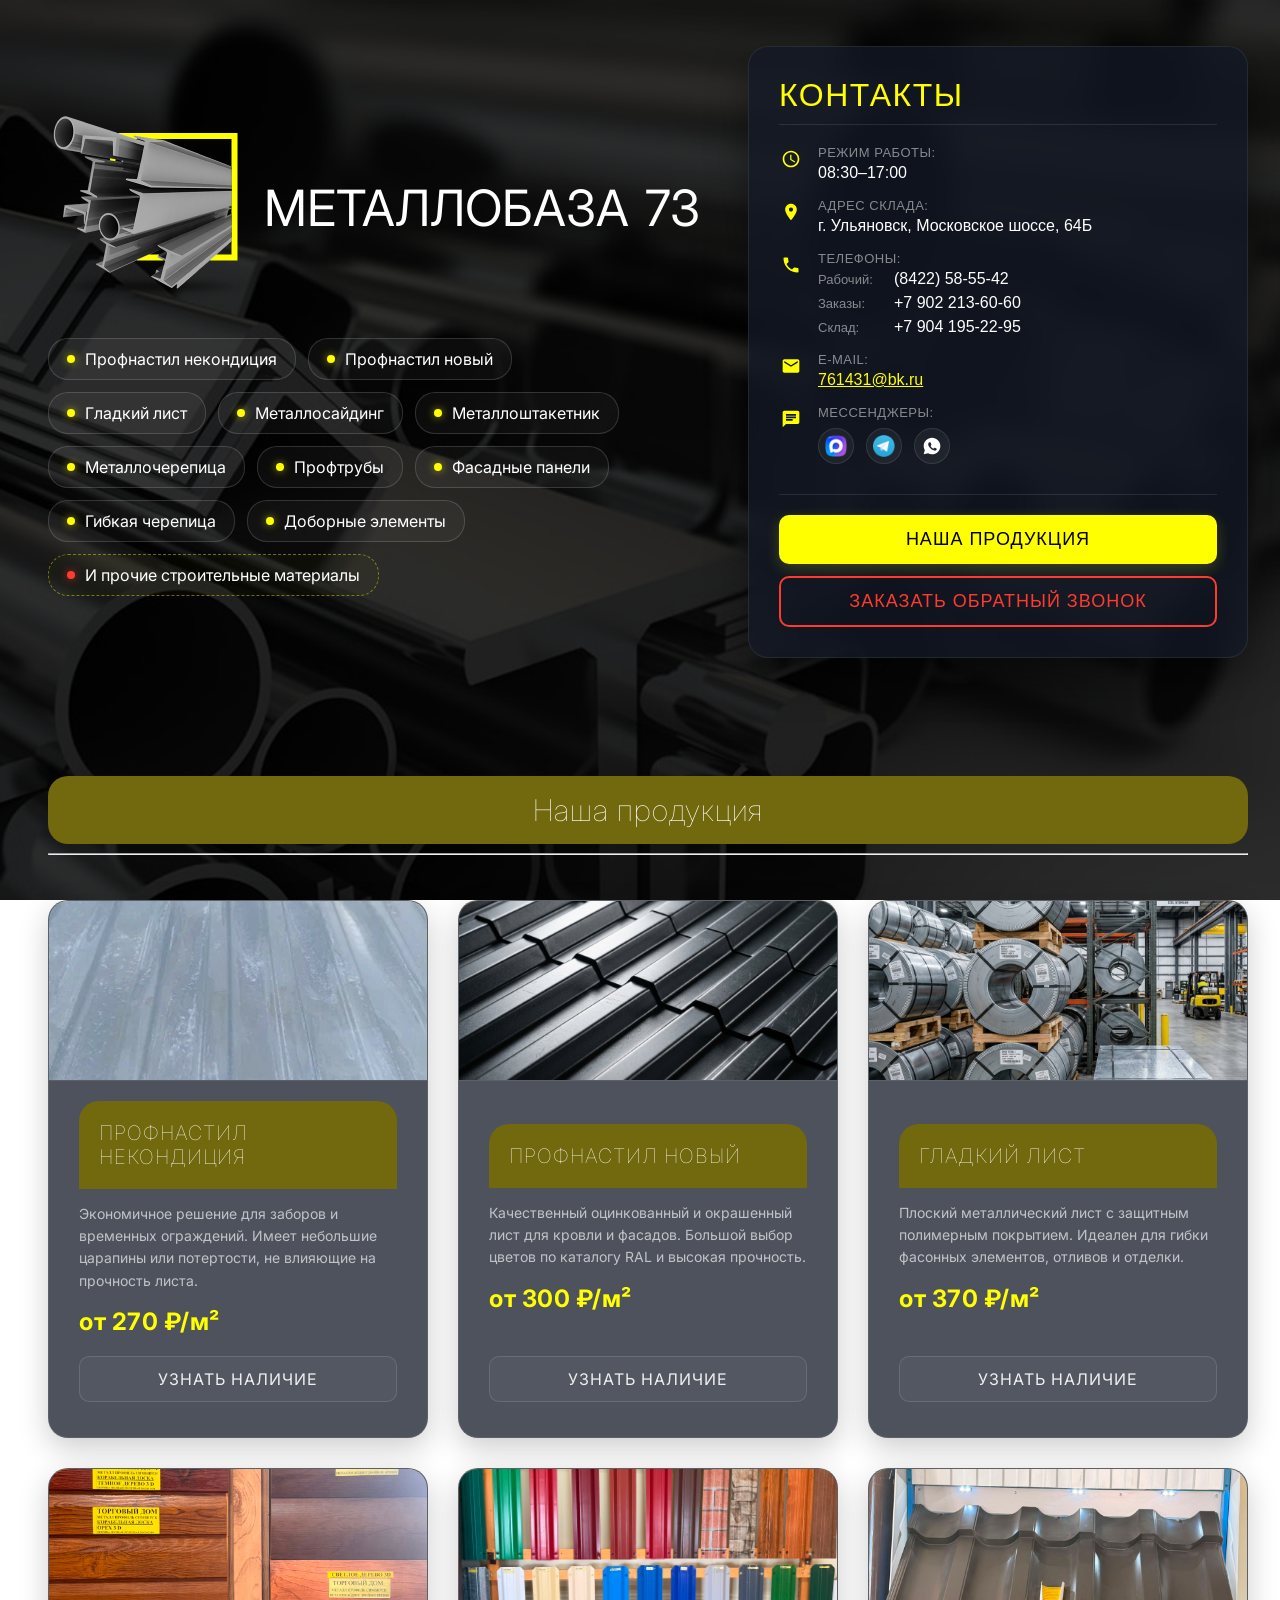
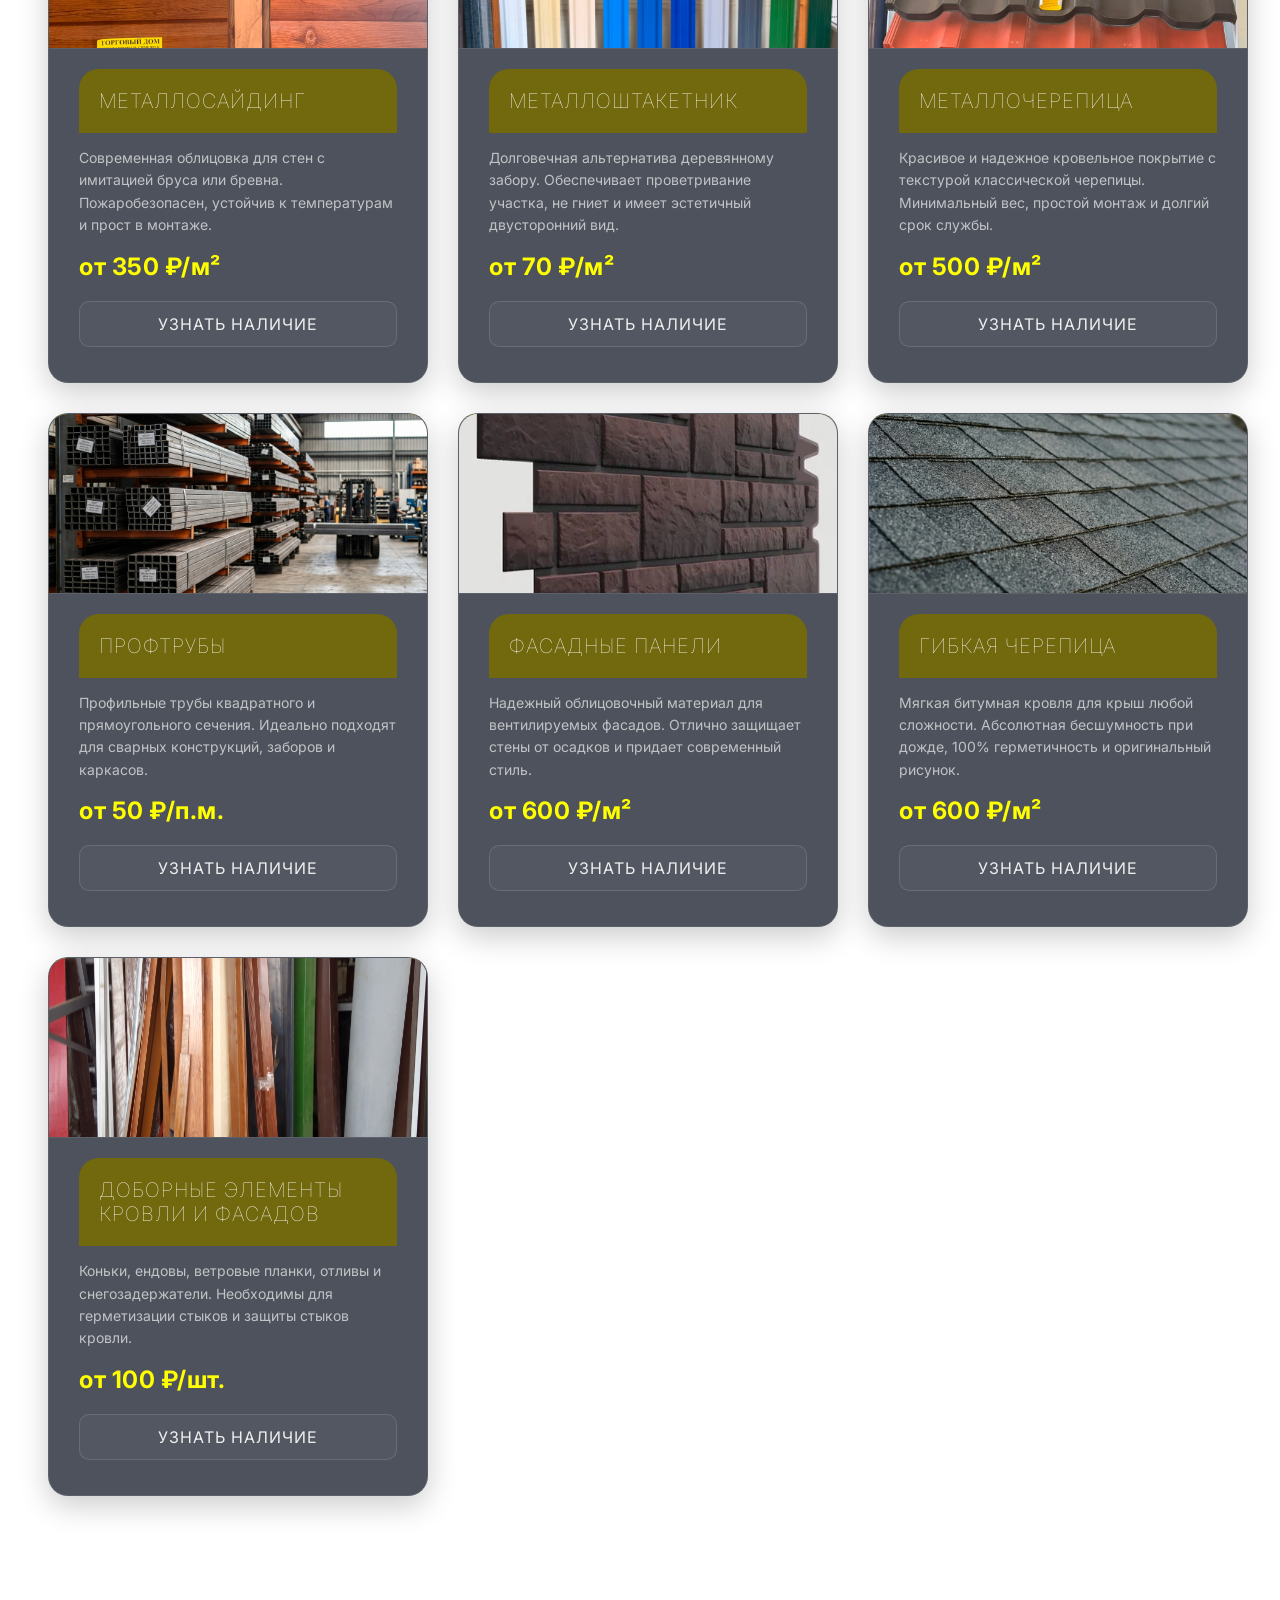
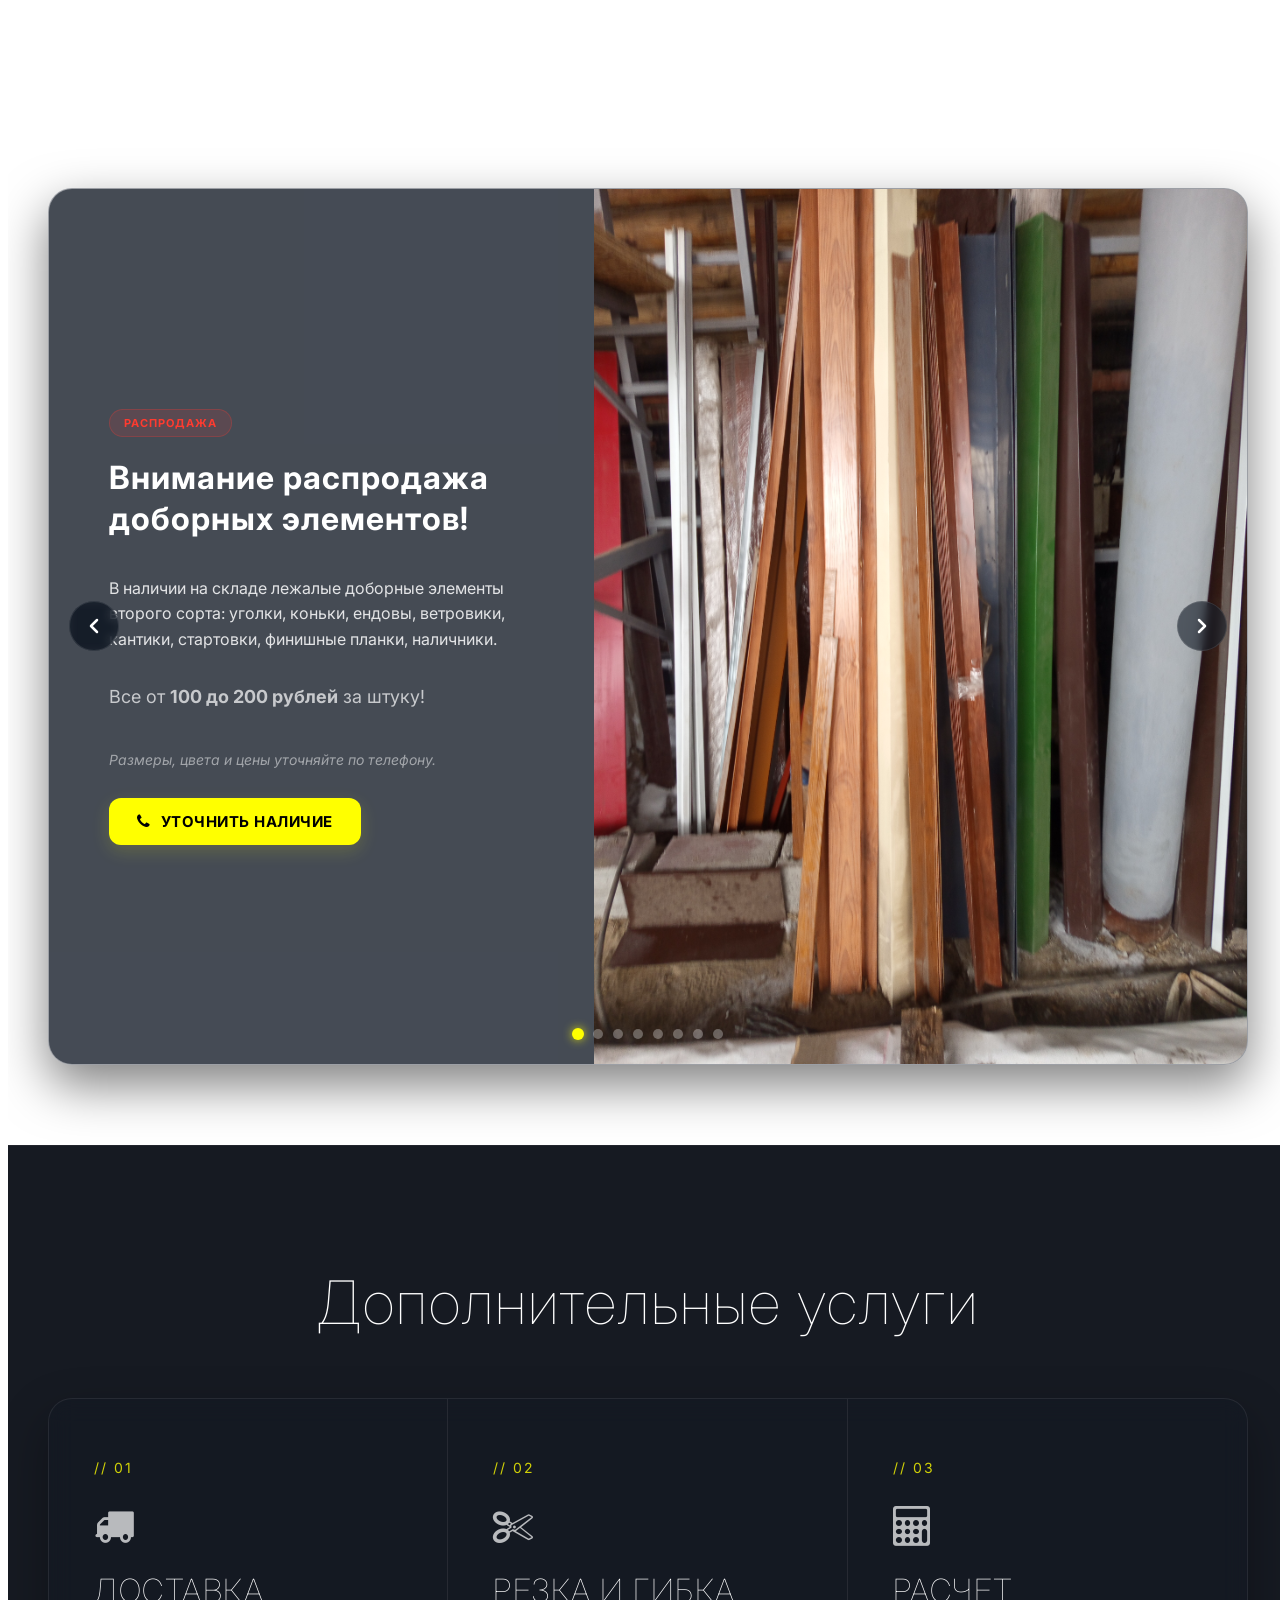
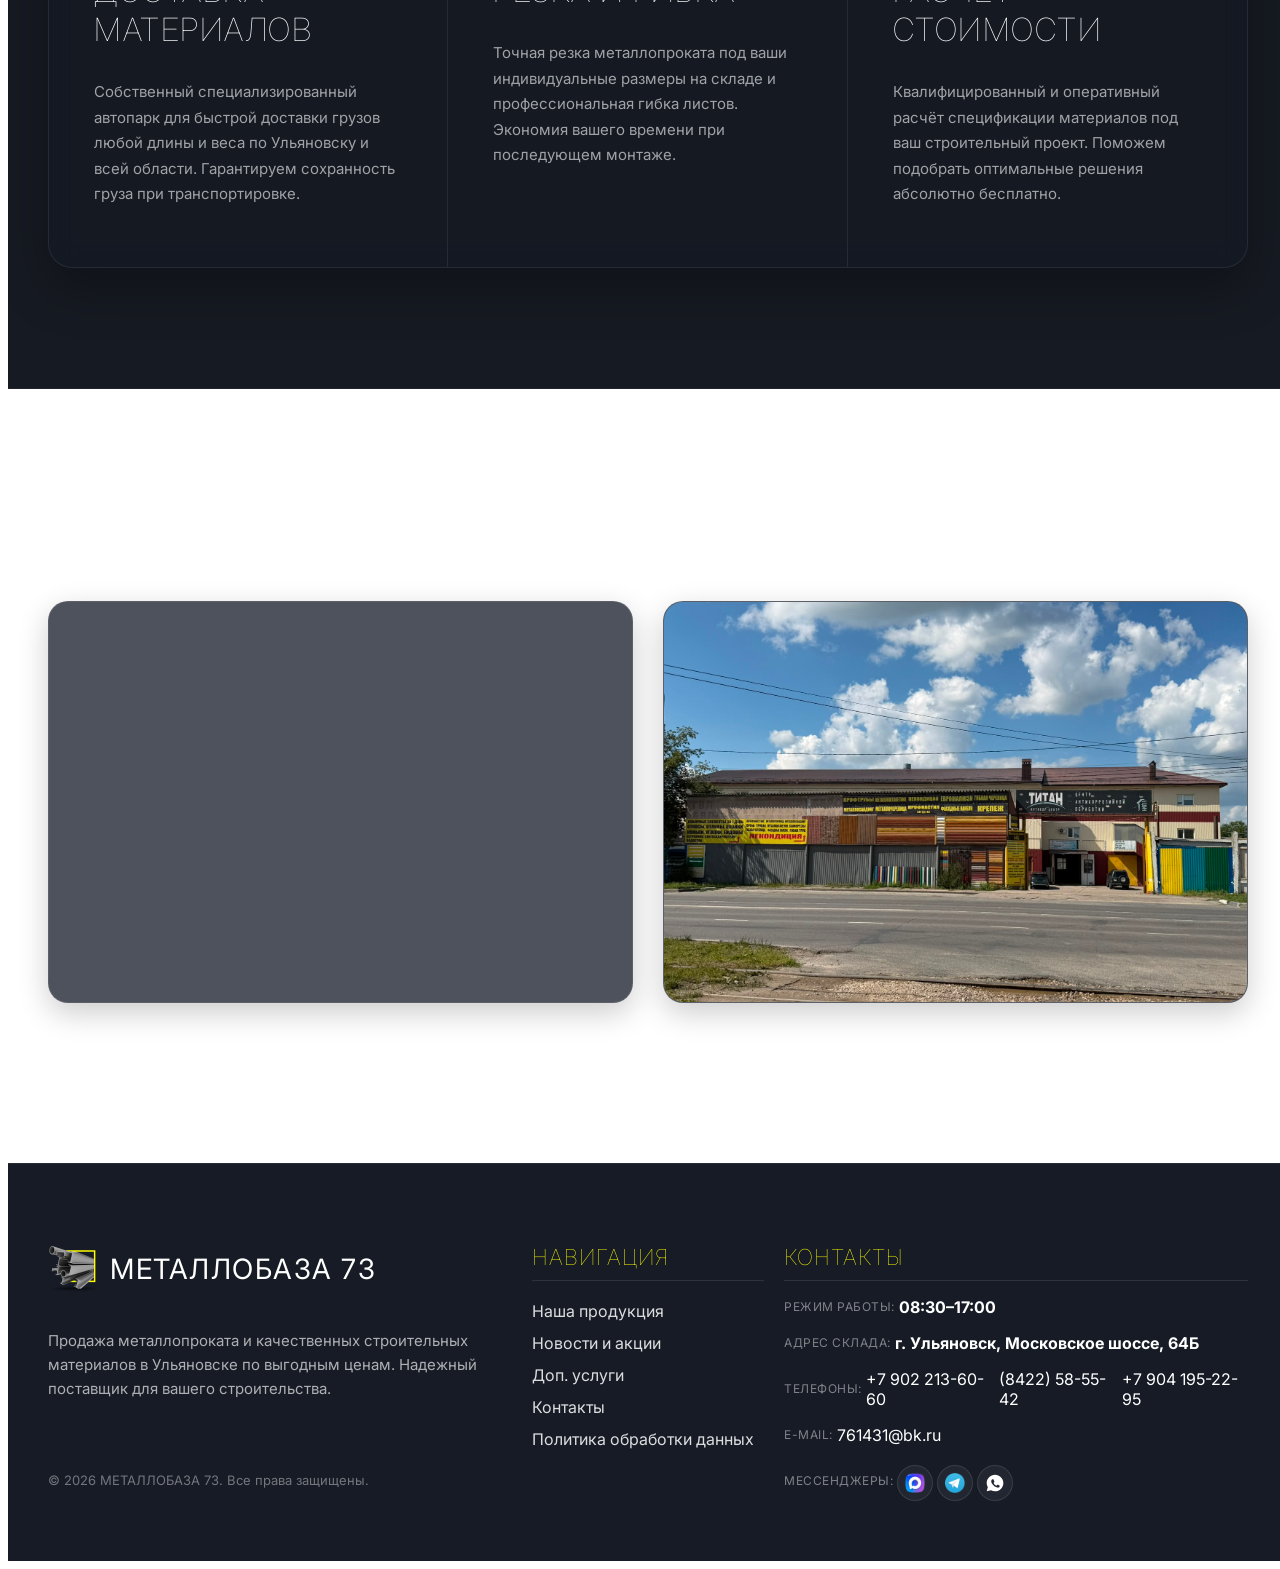
==== index.html @ 7b254508 "Initial commit: сайт Стройбаза Co-Authored-By: Claude Sonnet 5 <noreply@anthropic.com>" ====
<!DOCTYPE html>
<!--[if lt IE 7]>
<html lang="ru" class="lt-ie9 lt-ie8 lt-ie7"><![endif]-->
<!--[if IE 7]>
<html lang="ru" class="lt-ie9 lt-ie8"><![endif]-->
<!--[if IE 8]>
<html lang="ru" class="lt-ie9"><![endif]-->
<!--[if gt IE 8]><!-->
<html lang="ru">
<!--<![endif]-->
<head>
    <meta charset="utf-8"/>
    <title>МЕТАЛЛОБАЗА 73 | Строительные материалы в Ульяновске</title>
    <meta name="viewport" content="width=device-width, initial-scale=1.0"/>
    
    <link rel="stylesheet" href="https://cdnjs.cloudflare.com/ajax/libs/font-awesome/4.7.0/css/font-awesome.min.css"/>
    <link rel="stylesheet" href="css/fonts.css"/>
    <link rel="stylesheet" href="css/main.css"/>
    <link rel="stylesheet" href="css/lm.css"/>
    <link rel="stylesheet" href="css/media.css"/>
    
</head>
<body>

<!-- Закрепленная шапка (Top Navigation) с эффектом стекла -->
<header class="top-nav">
    <div class="container nav-container">
        <div class="nav-logo">
            <img src="img/logo.png" alt="Логотип">
            <span>МЕТАЛЛОБАЗА 73</span>
        </div>
        <div class="nav-menu">
            <a href="#price">Наша продукция</a>
            <a href="#news">Новости и акции</a>
            <a href="#services">Доп. услуги</a>
            <a href="#location">Контакты</a>
        </div>
        <div class="nav-contacts">
            <a href="tel:+79022136060" class="nav-phone">+7 902 213-60-60</a>
            <button class="nav-callback-btn" onclick="document.getElementById('callbackModal').style.display='flex';">Обратный звонок</button>
        </div>
    </div>
</header>

<!-- Первый экран: 100% идентичный оригиналу по верстке/дизайну, изменен только контент -->
<section class="container firstBlock flex">
    <div class="title_slider">
            <p class="headerMainBlock">
                <img src="img/logo.png" alt="Логотип">МЕТАЛЛОБАЗА<span>73</span>
            </p>
            <div class="products-grid-hero">
                <a href="#profnastil-nekondiciya" class="hero-product-tag">Профнастил некондиция</a>
                <a href="#profnastil-novy" class="hero-product-tag">Профнастил новый</a>
                <a href="#gladkiy-list" class="hero-product-tag">Гладкий лист</a>
                <a href="#metallosayding" class="hero-product-tag">Металлосайдинг</a>
                <a href="#metalloshtaketnik" class="hero-product-tag">Металлоштакетник</a>
                <a href="#metallocherepica" class="hero-product-tag">Металлочерепица</a>
                <a href="#proftruby" class="hero-product-tag">Профтрубы</a>
                <a href="#fasadnye-paneli" class="hero-product-tag">Фасадные панели</a>
                <a href="#gibkaya-cherepica" class="hero-product-tag">Гибкая черепица</a>
                <a href="#dobornye-elementy" class="hero-product-tag">Доборные элементы</a>
                <a href="#price" class="hero-product-tag hero-product-tag--extra">И прочие строительные материалы</a>
            </div>
        </div>
        
        <header class="contacts-card">
            <div class="contacts-card__header">
                <h3>Контакты</h3>
            </div>
            <div class="contacts-card__body">
                <!-- Режим работы -->
                <div class="contact-item">
                    <div class="contact-item__icon">
                        <svg viewBox="0 0 24 24"><path d="M12 2C6.5 2 2 6.5 2 12s4.5 10 10 10 10-4.5 10-10S17.5 2 12 2zm0 18c-4.4 0-8-3.6-8-8s3.6-8 8-8 8 3.6 8 8-3.6 8-8 8zm.5-13H11v6l5.2 3.2.8-1.3-4.5-2.7V7z"/></svg>
                    </div>
                    <div class="contact-item__content">
                        <span class="label">Режим работы:</span>
                        <span class="value">08:30–17:00</span>
                    </div>
                </div>
                
                <!-- Адрес -->
                <div class="contact-item">
                    <div class="contact-item__icon">
                        <svg viewBox="0 0 24 24"><path d="M12 2C8.1 2 5 5.1 5 9c0 5.2 7 13 7 13s7-7.8 7-13c0-3.9-3.1-7-7-7zm0 9.5c-1.4 0-2.5-1.1-2.5-2.5s1.1-2.5 2.5-2.5 2.5 1.1 2.5 2.5-1.1 2.5-2.5 2.5z"/></svg>
                    </div>
                    <div class="contact-item__content">
                        <span class="label">Адрес склада:</span>
                        <span class="value">г. Ульяновск, Московское шоссе, 64Б</span>
                    </div>
                </div>
                
                <!-- Телефоны -->
                <div class="contact-item contact-item--phones">
                    <div class="contact-item__icon">
                        <svg viewBox="0 0 24 24"><path d="M6.62 10.79c1.44 2.83 3.76 5.14 6.59 6.59l2.2-2.2c.27-.27.67-.36 1.02-.24 1.12.37 2.33.57 3.57.57.55 0 1 .45 1 1V20c0 .55-.45 1-1 1-9.39 0-17-7.61-17-17 0-.55.45-1 1-1h3.5c.55 0 1 .45 1 1 0 1.25.2 2.45.57 3.57.11.35.03.74-.25 1.02l-2.2 2.2z"/></svg>
                    </div>
                    <div class="contact-item__content">
                        <span class="label">Телефоны:</span>
                        <div class="phones-list">
                            <a href="tel:+78422585542"><span>Рабочий:</span> (8422) 58-55-42</a>
                            <a href="tel:+79022136060"><span>Заказы:</span> +7 902 213-60-60</a>
                            <a href="tel:+79041952295"><span>Склад:</span> +7 904 195-22-95</a>
                        </div>
                    </div>
                </div>
                
                <!-- Email -->
                <div class="contact-item">
                    <div class="contact-item__icon">
                        <svg viewBox="0 0 24 24"><path d="M20 4H4c-1.1 0-1.99.9-1.99 2L2 18c0 1.1.9 2 2 2h16c1.1 0 2-.9 2-2V6c0-1.1-.9-2-2-2zm0 4l-8 5-8-5V6l8 5 8-5v2z"/></svg>
                    </div>
                    <div class="contact-item__content">
                        <span class="label">E-mail:</span>
                        <a href="mailto:761431@bk.ru" class="value link">761431@bk.ru</a>
                    </div>
                </div>
                
                <!-- Мессенджеры -->
                <div class="contact-item contact-item--socials">
                    <div class="contact-item__icon">
                        <svg viewBox="0 0 24 24"><path d="M20 2H4c-1.1 0-1.99.9-1.99 2L2 22l4-4h14c1.1 0 2-.9 2-2V4c0-1.1-.9-2-2-2zM6 9h12v2H6V9zm8 5H6v-2h8v2zm4-6H6V6h12v2z"/></svg>
                    </div>
                    <div class="contact-item__content">
                        <span class="label">Мессенджеры:</span>
                        <div class="socials-row">
                            <a target="_blank" href="max://user/+79022136060" class="social-btn social-btn--max" title="MAX">
                                <img src="img/max.png" alt="MAX">
                            </a>
                            <a target="_blank" href="https://t.me/+79022136060" class="social-btn social-btn--tg" title="Telegram">
                                <img src="img/telegram.png" alt="TG">
                            </a>
                            <a target="_blank" href="https://wa.me/79022136060" class="social-btn social-btn--wa" title="WhatsApp">
                                <svg viewBox="0 0 24 24"><path fill="#fff" d="M12.012 2c-5.506 0-9.989 4.478-9.99 9.984a9.96 9.96 0 0 0 1.333 4.982L2 22l5.233-1.371a9.936 9.936 0 0 0 4.779 1.22h.004c5.505 0 9.99-4.478 9.99-9.985C22.007 6.478 17.519 2 12.012 2zm5.799 14.129c-.253.715-1.254 1.309-1.729 1.391-.433.074-.99.136-3.054-.717-2.637-1.092-4.316-3.791-4.449-3.966-.131-.175-1.077-1.428-1.077-2.723 0-1.294.656-1.927.921-2.19.263-.263.578-.328.771-.328.193 0 .385.002.553.01.173.008.406-.065.635.489.232.564.793 1.936.862 2.072.069.138.115.297.022.482-.092.185-.14.297-.277.458-.138.16-.291.359-.416.48-.139.136-.285.284-.122.564.162.279.721 1.189 1.545 1.923.824.733 1.52.959 1.735 1.049.215.09.34.076.467-.071.127-.148.552-.643.701-.861.148-.22.298-.184.505-.108.207.076 1.314.62 1.537.731.222.111.37.166.425.26.055.095.055.55-.198 1.265z"/></svg>
                            </a>
                        </div>
                    </div>
                </div>
            </div>
            
            <div class="contacts-card__footer">
                <a href="#price" class="btn-catalog">Наша продукция</a>
                <button class="btn-callback-trigger" onclick="document.getElementById('callbackModal').style.display='flex';">Заказать обратный звонок</button>
            </div>
        </header>
    </div>
</section>

<!-- Раздел продукции по ТЗ -->
<section class="content" id="price">
    <div class="container">
        <div class="prise">
            <h2 class="big">Наша продукция</h2>
            <hr/>
            <div class="products-grid">
                
                <!-- Профнастил некондиция -->
                <div class="product-card" id="profnastil-nekondiciya">
                    <div class="product-card__image">
                        <img src="img/gallery/profnastil_nekondiciya.webp" alt="Профнастил некондиция">
                    </div>
                    <div class="product-card__body">
                        <h3 class="product-title">Профнастил некондиция</h3>
                        <p class="product-desc">Экономичное решение для заборов и временных ограждений. Имеет небольшие царапины или потертости, не влияющие на прочность листа.</p>
                        <div class="product-price">от 270 ₽/м²</div>
                    </div>
                    <button class="product-action-btn" onclick="document.getElementById('callbackModal').style.display='flex';">Узнать наличие</button>
                </div>

                <!-- Профнастил новый -->
                <div class="product-card" id="profnastil-novy">
                    <div class="product-card__image">
                        <img src="img/gallery/profnastil_novy.jpg" alt="Профнастил новый">
                    </div>
                    <div class="product-card__body">
                        <h3 class="product-title">Профнастил новый</h3>
                        <p class="product-desc">Качественный оцинкованный и окрашенный лист для кровли и фасадов. Большой выбор цветов по каталогу RAL и высокая прочность.</p>
                        <div class="product-price">от 300 ₽/м²</div>
                    </div>
                    <button class="product-action-btn" onclick="document.getElementById('callbackModal').style.display='flex';">Узнать наличие</button>
                </div>

                <!-- Гладкий лист -->
                <div class="product-card" id="gladkiy-list">
                    <div class="product-card__image">
                        <img src="img/gallery/flat_sheet.png" alt="Гладкий лист">
                    </div>
                    <div class="product-card__body">
                        <h3 class="product-title">Гладкий лист</h3>
                        <p class="product-desc">Плоский металлический лист с защитным полимерным покрытием. Идеален для гибки фасонных элементов, отливов и отделки.</p>
                        <div class="product-price">от 370 ₽/м²</div>
                    </div>
                    <button class="product-action-btn" onclick="document.getElementById('callbackModal').style.display='flex';">Узнать наличие</button>
                </div>

                <!-- Металлосайдинг -->
                <div class="product-card" id="metallosayding">
                    <div class="product-card__image">
                        <img src="img/gallery/metallosayding_brevno.jpg" alt="Металлосайдинг">
                    </div>
                    <div class="product-card__body">
                        <h3 class="product-title">Металлосайдинг</h3>
                        <p class="product-desc">Современная облицовка для стен с имитацией бруса или бревна. Пожаробезопасен, устойчив к температурам и прост в монтаже.</p>
                        <div class="product-price">от 350 ₽/м²</div>
                    </div>
                    <button class="product-action-btn" onclick="document.getElementById('callbackModal').style.display='flex';">Узнать наличие</button>
                </div>

                <!-- Металлоштакетник -->
                <div class="product-card" id="metalloshtaketnik">
                    <div class="product-card__image">
                        <img src="img/gallery/metalloshtaketnik.jpg" alt="Металлоштакетник">
                    </div>
                    <div class="product-card__body">
                        <h3 class="product-title">Металлоштакетник</h3>
                        <p class="product-desc">Долговечная альтернатива деревянному забору. Обеспечивает проветривание участка, не гниет и имеет эстетичный двусторонний вид.</p>
                        <div class="product-price">от 70 ₽/м²</div>
                    </div>
                    <button class="product-action-btn" onclick="document.getElementById('callbackModal').style.display='flex';">Узнать наличие</button>
                </div>

                <!-- Металлочерепица -->
                <div class="product-card" id="metallocherepica">
                    <div class="product-card__image">
                        <img src="img/gallery/metallocherepica.jpg" alt="Металлочерепица">
                    </div>
                    <div class="product-card__body">
                        <h3 class="product-title">Металлочерепица</h3>
                        <p class="product-desc">Красивое и надежное кровельное покрытие с текстурой классической черепицы. Минимальный вес, простой монтаж и долгий срок службы.</p>
                        <div class="product-price">от 500 ₽/м²</div>
                    </div>
                    <button class="product-action-btn" onclick="document.getElementById('callbackModal').style.display='flex';">Узнать наличие</button>
                </div>

                <!-- Профтрубы -->
                <div class="product-card" id="proftruby">
                    <div class="product-card__image">
                        <img src="img/gallery/profile_pipes.png" alt="Профтрубы">
                    </div>
                    <div class="product-card__body">
                        <h3 class="product-title">Профтрубы</h3>
                        <p class="product-desc">Профильные трубы квадратного и прямоугольного сечения. Идеально подходят для сварных конструкций, заборов и каркасов.</p>
                        <div class="product-price">от 50 ₽/п.м.</div>
                    </div>
                    <button class="product-action-btn" onclick="document.getElementById('callbackModal').style.display='flex';">Узнать наличие</button>
                </div>

                <!-- Фасадные панели -->
                <div class="product-card" id="fasadnye-paneli">
                    <div class="product-card__image">
                        <img src="img/gallery/fasadnye_paneli.webp" alt="Фасадные панели">
                    </div>
                    <div class="product-card__body">
                        <h3 class="product-title">Фасадные панели</h3>
                        <p class="product-desc">Надежный облицовочный материал для вентилируемых фасадов. Отлично защищает стены от осадков и придает современный стиль.</p>
                        <div class="product-price">от 600 ₽/м²</div>
                    </div>
                    <button class="product-action-btn" onclick="document.getElementById('callbackModal').style.display='flex';">Узнать наличие</button>
                </div>

                <!-- Гибкая черепица -->
                <div class="product-card" id="gibkaya-cherepica">
                    <div class="product-card__image">
                        <img src="img/gallery/flexible_shingles.png" alt="Гибкая черепица">
                    </div>
                    <div class="product-card__body">
                        <h3 class="product-title">Гибкая черепица</h3>
                        <p class="product-desc">Мягкая битумная кровля для крыш любой сложности. Абсолютная бесшумность при дожде, 100% герметичность и оригинальный рисунок.</p>
                        <div class="product-price">от 600 ₽/м²</div>
                    </div>
                    <button class="product-action-btn" onclick="document.getElementById('callbackModal').style.display='flex';">Узнать наличие</button>
                </div>

                <!-- Доборные элементы -->
                <div class="product-card" id="dobornye-elementy">
                    <div class="product-card__image">
                        <img src="img/skl/dobornye_sale_1.jpg" alt="Доборные элементы">
                    </div>
                    <div class="product-card__body">
                        <h3 class="product-title">Доборные элементы кровли и фасадов</h3>
                        <p class="product-desc">Коньки, ендовы, ветровые планки, отливы и снегозадержатели. Необходимы для герметизации стыков и защиты стыков кровли.</p>
                        <div class="product-price">от 100 ₽/шт.</div>
                    </div>
                    <button class="product-action-btn" onclick="document.getElementById('callbackModal').style.display='flex';">Узнать наличие</button>
                </div>

            </div>
        </div>
    </div>
</section>

<!-- Секция новостей и акций со слайдером -->
<section class="news-section" id="news">
    <div class="container">
        <h2 class="big" style="text-align: center; margin-bottom: 60px; letter-spacing: 2px;">Наши новости и поступления</h2>
        <div class="news-slider-container">
            <div class="news-slider-wrapper" id="newsSliderWrapper">
                
                <!-- Слайд 1: Распродажа доборных элементов (Фото 1) -->
                <div class="news-slide">
                    <div class="news-slide-content">
                        <span class="news-badge badge-sale">РАСПРОДАЖА</span>
                        <h3 class="news-slide-title">Внимание распродажа доборных элементов!</h3>
                        <p class="news-slide-desc">
                            В наличии на складе лежалые доборные элементы второго сорта: уголки, коньки, ендовы, ветровики, кантики, стартовки, финишные планки, наличники.
                        </p>
                        <p class="news-slide-price">Все от <strong>100 до 200 рублей</strong> за штуку!</p>
                        <p class="news-slide-note">Размеры, цвета и цены уточняйте по телефону.</p>
                        <button class="news-action-btn" onclick="document.getElementById('callbackModal').style.display='flex';">
                            <i class="fa fa-phone"></i> Уточнить наличие
                        </button>
                    </div>
                    <div class="news-slide-image">
                        <img src="img/skl/dobornye_sale_1.jpg" alt="Распродажа доборных элементов - Фото 1">
                    </div>
                </div>

                <!-- Слайд 2: Новые внутренние уголки -->
                <div class="news-slide">
                    <div class="news-slide-content">
                        <span class="news-badge badge-new">НОВОЕ ПОСТУПЛЕНИЕ</span>
                        <h3 class="news-slide-title">Внутренние уголки (темное дерево)</h3>
                        <p class="news-slide-desc">
                            Поступили новые внутренние уголки <strong>50 * 50 * 2000 мм</strong> в цвете «темное дерево». Идеально подходят для отделки стыков и придания премиального внешнего вида.
                        </p>
                        <p class="news-slide-price">Цена: <span>300 руб. / шт.</span></p>
                        <button class="news-action-btn" onclick="document.getElementById('callbackModal').style.display='flex';">
                            <i class="fa fa-phone"></i> Заказать расчет
                        </button>
                    </div>
                    <div class="news-slide-image">
                        <img src="img/skl/dark_wood_corners.png" alt="Внутренние уголки темное дерево">
                    </div>
                </div>

                <!-- Слайд 3: Распродажа (Фото 2) -->
                <div class="news-slide">
                    <div class="news-slide-content">
                        <span class="news-badge badge-sale">РАСПРОДАЖА</span>
                        <h3 class="news-slide-title">Распродажа доборных элементов</h3>
                        <p class="news-slide-desc">
                            Ветровики, кантики, стартовки, финишные планки, наличники. Лежалый металлопрокат (второй сорт) по сниженным ценам.
                        </p>
                        <p class="news-slide-price">Все от <strong>100 до 200 рублей</strong> за штуку!</p>
                        <button class="news-action-btn" onclick="document.getElementById('callbackModal').style.display='flex';">
                            <i class="fa fa-phone"></i> Связаться со складом
                        </button>
                    </div>
                    <div class="news-slide-image">
                        <img src="img/skl/dobornye_sale_2.jpg" alt="Распродажа доборных элементов - Фото 2">
                    </div>
                </div>

                <!-- Слайд 4: Распродажа (Фото 3) -->
                <div class="news-slide">
                    <div class="news-slide-content">
                        <span class="news-badge badge-sale">РАСПРОДАЖА</span>
                        <h3 class="news-slide-title">Доборные элементы (второй сорт)</h3>
                        <p class="news-slide-desc">
                            Уголки, коньки, ендовы, ветровики. Продукция имеет мелкие косметические дефекты, не влияющие на эксплуатацию.
                        </p>
                        <p class="news-slide-price">Все от <strong>100 до 200 рублей</strong> за штуку!</p>
                        <button class="news-action-btn" onclick="document.getElementById('callbackModal').style.display='flex';">
                            <i class="fa fa-phone"></i> Узнать цвета
                        </button>
                    </div>
                    <div class="news-slide-image">
                        <img src="img/skl/dobornye_sale_3.jpg" alt="Распродажа доборных элементов - Фото 3">
                    </div>
                </div>

                <!-- Слайд 5: Распродажа (Фото 4) -->
                <div class="news-slide">
                    <div class="news-slide-content">
                        <span class="news-badge badge-sale">РАСПРОДАЖА</span>
                        <h3 class="news-slide-title">Кантики, стартовки, финишные планки</h3>
                        <p class="news-slide-desc">
                            Отличный вариант для заборов, фасадов и кровельных стыков. Не упустите выгоду — распродаем складские остатки!
                        </p>
                        <p class="news-slide-price">Все от <strong>100 до 200 рублей</strong> за штуку!</p>
                        <button class="news-action-btn" onclick="document.getElementById('callbackModal').style.display='flex';">
                            <i class="fa fa-phone"></i> Оставить заявку
                        </button>
                    </div>
                    <div class="news-slide-image">
                        <img src="img/skl/dobornye_sale_4.jpg" alt="Распродажа доборных элементов - Фото 4">
                    </div>
                </div>

                <!-- Слайд 6: Распродажа (Фото 5) -->
                <div class="news-slide">
                    <div class="news-slide-content">
                        <span class="news-badge badge-sale">РАСПРОДАЖА</span>
                        <h3 class="news-slide-title">Наличники и уголки (второй сорт)</h3>
                        <p class="news-slide-desc">
                            Широкий выбор цветов и форм в наличии. Вторая категория. Подходит для различных типов кровель и хозяйственных построек.
                        </p>
                        <p class="news-slide-price">Все от <strong>100 до 200 рублей</strong> за штуку!</p>
                        <button class="news-action-btn" onclick="document.getElementById('callbackModal').style.display='flex';">
                            <i class="fa fa-phone"></i> Заказать обратный звонок
                        </button>
                    </div>
                    <div class="news-slide-image">
                        <img src="img/skl/dobornye_sale_5.jpg" alt="Распродажа доборных элементов - Фото 5">
                    </div>
                </div>

                <!-- Слайд 7: Распродажа (Фото 6) -->
                <div class="news-slide">
                    <div class="news-slide-content">
                        <span class="news-badge badge-sale">РАСПРОДАЖА</span>
                        <h3 class="news-slide-title">Фасонные элементы для кровли</h3>
                        <p class="news-slide-desc">
                            Коньки, ендовы, ветровики. Спешите приобрести качественные доборные элементы по сниженной цене. Количество на складе ограничено!
                        </p>
                        <p class="news-slide-price">Все от <strong>100 до 200 рублей</strong> за штуку!</p>
                        <button class="news-action-btn" onclick="document.getElementById('callbackModal').style.display='flex';">
                            <i class="fa fa-phone"></i> Уточнить наличие
                        </button>
                    </div>
                    <div class="news-slide-image">
                        <img src="img/skl/dobornye_sale_6.jpg" alt="Распродажа доборных элементов - Фото 6">
                    </div>
                </div>

                <!-- Слайд 8: Распродажа (Фото 7) -->
                <div class="news-slide">
                    <div class="news-slide-content">
                        <span class="news-badge badge-sale">РАСПРОДАЖА</span>
                        <h3 class="news-slide-title">Распродажа лежалых материалов</h3>
                        <p class="news-slide-desc">
                            Приезжайте на наш склад: г. Ульяновск, Московское шоссе, 64Б. Уголки, наличники, планки и другие элементы по бросовым ценам.
                        </p>
                        <p class="news-slide-price">Все от <strong>100 до 200 рублей</strong> за штуку!</p>
                        <button class="news-action-btn" onclick="document.getElementById('callbackModal').style.display='flex';">
                            <i class="fa fa-phone"></i> Позвонить нам
                        </button>
                    </div>
                    <div class="news-slide-image">
                        <img src="img/skl/dobornye_sale_7.jpg" alt="Распродажа доборных элементов - Фото 7">
                    </div>
                </div>

            </div>
            
            <!-- Кнопки управления -->
            <button class="slider-arrow slider-arrow-prev" id="sliderPrevBtn" aria-label="Предыдущий слайд">
                <svg viewBox="0 0 24 24" width="24" height="24" stroke="currentColor" stroke-width="2.5" fill="none" stroke-linecap="round" stroke-linejoin="round" style="display: block;"><polyline points="15 18 9 12 15 6"></polyline></svg>
            </button>
            <button class="slider-arrow slider-arrow-next" id="sliderNextBtn" aria-label="Следующий слайд">
                <svg viewBox="0 0 24 24" width="24" height="24" stroke="currentColor" stroke-width="2.5" fill="none" stroke-linecap="round" stroke-linejoin="round" style="display: block;"><polyline points="9 18 15 12 9 6"></polyline></svg>
            </button>
            
            <!-- Точки пагинации -->
            <div class="slider-pagination" id="sliderPagination"></div>
        </div>
    </div>
</section>

<!-- Дополнительные услуги -->
<section class="services-section" id="services">
    <div class="container">
        <h2 class="big" style="text-align: center; margin-bottom: 60px; letter-spacing: 2px;">Дополнительные услуги</h2>
        <div class="services-grid-awwwards">
            
            <!-- Услуга 1: Доставка -->
            <div class="service-col-awwwards" onclick="document.getElementById('callbackModal').style.display='flex';">
                <span class="service-num">// 01</span>
                <i class="service-icon-awwwards fa fa-truck"></i>
                <h3 class="service-title-awwwards">Доставка материалов</h3>
                <p class="service-desc-awwwards">Собственный специализированный автопарк для быстрой доставки грузов любой длины и веса по Ульяновску и всей области. Гарантируем сохранность груза при транспортировке.</p>
            </div>

            <!-- Услуга 2: Резка и гибка -->
            <div class="service-col-awwwards" onclick="document.getElementById('callbackModal').style.display='flex';">
                <span class="service-num">// 02</span>
                <i class="service-icon-awwwards fa fa-scissors"></i>
                <h3 class="service-title-awwwards">Резка и гибка</h3>
                <p class="service-desc-awwwards">Точная резка металлопроката под ваши индивидуальные размеры на складе и профессиональная гибка листов. Экономия вашего времени при последующем монтаже.</p>
            </div>

            <!-- Услуга 3: Расчет стоимости -->
            <div class="service-col-awwwards" onclick="document.getElementById('callbackModal').style.display='flex';">
                <span class="service-num">// 03</span>
                <i class="service-icon-awwwards fa fa-calculator"></i>
                <h3 class="service-title-awwwards">Расчет стоимости</h3>
                <p class="service-desc-awwwards">Квалифицированный и оперативный расчёт спецификации материалов под ваш строительный проект. Поможем подобрать оптимальные решения абсолютно бесплатно.</p>
            </div>

        </div>
    </div>
</section>

<!-- Секция Как нас найти -->
<section class="location-section" id="location">
    <div class="container">
        <h2 class="big" style="text-align: center; margin-bottom: 60px; letter-spacing: 2px;">Как нас найти</h2>
        <div class="location-grid">
            <!-- Левая колонка: Интерактивная карта (iframe) -->
            <div class="location-card map-card">
                <div class="map-wrapper">
                    <iframe src="https://yandex.ru/map-widget/v1/?um=constructor%3Abdb472f7ee73a0d0cf2fc26877d65f5b37b2b64460ec38b4fe66cf44c371b0ac&amp;source=constructor" width="100%" height="400" frameborder="0"></iframe>
                </div>
            </div>
            
            <!-- Правая колонка: Внешний вид склада -->
            <div class="location-card photo-card">
                <div class="location-photo">
                    <img src="img/location_view.jpg" alt="Внешний вид металлобазы">
                </div>
            </div>
        </div>
    </div>
</section>

<!-- Подвал сайта -->
<footer class="site-footer">
    <div class="container footer-grid">
        
        <!-- Левая колонка: О компании -->
        <div class="footer-col footer-about">
            <div class="footer-logo">
                <img src="img/logo.png" alt="Логотип">
                <span>МЕТАЛЛОБАЗА 73</span>
            </div>
            <p class="footer-desc">
                Продажа металлопроката и качественных строительных материалов в Ульяновске по выгодным ценам. Надежный поставщик для вашего строительства.
            </p>
            <p class="footer-copyright">&copy; 2026 МЕТАЛЛОБАЗА 73. Все права защищены.</p>
        </div>

        <!-- Средняя колонка: Навигация -->
        <div class="footer-col footer-links">
            <h4 class="footer-title">Навигация</h4>
            <ul>
                <li><a href="#price">Наша продукция</a></li>
                <li><a href="#news">Новости и акции</a></li>
                <li><a href="#services">Доп. услуги</a></li>
                <li><a href="#location">Контакты</a></li>
                <li><a href="policy.html" target="_blank">Политика обработки данных</a></li>
            </ul>
        </div>

        <!-- Правая колонка: Контакты -->
        <div class="footer-col footer-contacts">
            <h4 class="footer-title">Контакты</h4>
            <div class="footer-contact-item">
                <i class="fa fa-clock-o"></i>
                <div>
                    <span>Режим работы:</span>
                    <strong>08:30–17:00</strong>
                </div>
            </div>
            <div class="footer-contact-item">
                <i class="fa fa-map-marker"></i>
                <div>
                    <span>Адрес склада:</span>
                    <strong>г. Ульяновск, Московское шоссе, 64Б</strong>
                </div>
            </div>
            <div class="footer-contact-item">
                <i class="fa fa-phone"></i>
                <div>
                    <span>Телефоны:</span>
                    <a href="tel:+79022136060">+7 902 213-60-60</a>
                    <a href="tel:+78422585542">(8422) 58-55-42</a>
                    <a href="tel:+79041952295">+7 904 195-22-95</a>
                </div>
            </div>
            <div class="footer-contact-item">
                <i class="fa fa-envelope-o"></i>
                <div>
                    <span>E-mail:</span>
                    <a href="mailto:761431@bk.ru">761431@bk.ru</a>
                </div>
            </div>
            <div class="footer-contact-item">
                <i class="fa fa-comments-o"></i>
                <div>
                    <span>Мессенджеры:</span>
                    <div class="footer-socials">
                        <a target="_blank" href="max://user/+79022136060" title="MAX"><img src="img/max.png" alt="MAX"></a>
                        <a target="_blank" href="https://t.me/+79022136060" title="Telegram"><img src="img/telegram.png" alt="TG"></a>
                        <a target="_blank" href="https://wa.me/79022136060" title="WhatsApp">
                            <svg viewBox="0 0 24 24" style="width:20px;height:20px;"><path fill="#fff" d="M12.012 2c-5.506 0-9.989 4.478-9.99 9.984a9.96 9.96 0 0 0 1.333 4.982L2 22l5.233-1.371a9.936 9.936 0 0 0 4.779 1.22h.004c5.505 0 9.99-4.478 9.99-9.985C22.007 6.478 17.519 2 12.012 2zm5.799 14.129c-.253.715-1.254 1.309-1.729 1.391-.433.074-.99.136-3.054-.717-2.637-1.092-4.316-3.791-4.449-3.966-.131-.175-1.077-1.428-1.077-2.723 0-1.294.656-1.927.921-2.19.263-.263.578-.328.771-.328.193 0 .385.002.553.01.173.008.406-.065.635.489.232.564.793 1.936.862 2.072.069.138.115.297.022.482-.092.185-.14.297-.277.458-.138.16-.291.359-.416.48-.139.136-.285.284-.122.564.162.279.721 1.189 1.545 1.923.824.733 1.52.959 1.735 1.049.215.09.34.076.467-.071.127-.148.552-.643.701-.861.148-.22.298-.184.505-.108.207.076 1.314.62 1.537.731.222.111.37.166.425.26.055.095.055.55-.198 1.265z"/></svg>
                        </a>
                    </div>
                </div>
            </div>
        </div>

    </div>
</footer>

<!-- Модальное окно "Обратный звонок" -->
<div id="callbackModal" class="modal-overlay">
    <div class="modal-form-card">
        <button class="modal-close-btn" onclick="document.getElementById('callbackModal').style.display='none'">&times;</button>
        <h2 class="modal-title">Обратный звонок</h2>
        <p class="modal-subtitle">Оставьте ваши контакты, и наш специалист свяжется с вами в течение 15 минут для уточнения деталей.</p>
        <form class="form" onsubmit="alert('Заявка отправлена!'); document.getElementById('callbackModal').style.display='none'; return false;">
            <div class="modal-inputs">
                <input type="text" placeholder="Ваше имя" required class="modal-input-field">
                <input type="tel" placeholder="Ваш телефон" required class="modal-input-field">
                <div class="modal-policy-wrapper">
                    <input type="checkbox" id="policy" required class="modal-checkbox">
                    <label for="policy" style="cursor: pointer;">
                        Согласен на <a href="policy.html" target="_blank" class="modal-policy-link">обработку персональных данных</a>
                    </label>
                </div>
            </div>
            <button type="submit" class="modal-submit-btn">Отправить заявку</button>
        </form>
    </div>
</div>

<script>

    // Скролл-эффект для шапки
    window.addEventListener('scroll', function() {
        var nav = document.querySelector('.top-nav');
        if (window.scrollY > 100) {
            nav.classList.add('scrolled');
        } else {
            nav.classList.remove('scrolled');
        }
    });

    // Инициализация слайдера новостей
    document.addEventListener('DOMContentLoaded', function() {
        const wrapper = document.getElementById('newsSliderWrapper');
        const slides = document.querySelectorAll('.news-slide');
        const prevBtn = document.getElementById('sliderPrevBtn');
        const nextBtn = document.getElementById('sliderNextBtn');
        const pagination = document.getElementById('sliderPagination');
        
        if (!wrapper || slides.length === 0) return;
        
        let currentSlide = 0;
        let autoplayInterval;
        const slideCount = slides.length;
        
        // Динамическое создание точек пагинации
        slides.forEach((_, index) => {
            const dot = document.createElement('div');
            dot.classList.add('slider-dot');
            if (index === 0) dot.classList.add('active');
            dot.addEventListener('click', () => {
                goToSlide(index);
            });
            pagination.appendChild(dot);
        });
        
        const dots = document.querySelectorAll('.slider-dot');
        
        function updateSlider() {
            wrapper.style.transform = `translateX(-${currentSlide * 100}%)`;
            dots.forEach((dot, index) => {
                dot.classList.toggle('active', index === currentSlide);
            });
        }
        
        function nextSlide() {
            currentSlide = (currentSlide + 1) % slideCount;
            updateSlider();
        }
        
        function prevSlide() {
            currentSlide = (currentSlide - 1 + slideCount) % slideCount;
            updateSlider();
        }
        
        function goToSlide(index) {
            currentSlide = index;
            updateSlider();
            resetAutoplay();
        }
        
        function startAutoplay() {
            autoplayInterval = setInterval(nextSlide, 5000);
        }
        
        function resetAutoplay() {
            clearInterval(autoplayInterval);
            startAutoplay();
        }
        
        prevBtn.addEventListener('click', () => {
            prevSlide();
            resetAutoplay();
        });
        
        nextBtn.addEventListener('click', () => {
            nextSlide();
            resetAutoplay();
        });
        
        // Пауза при наведении
        const container = document.querySelector('.news-slider-container');
        container.addEventListener('mouseenter', () => clearInterval(autoplayInterval));
        container.addEventListener('mouseleave', startAutoplay);
        
        // Поддержка свайпов на мобильных
        let startX = 0;
        let endX = 0;
        
        container.addEventListener('touchstart', (e) => {
            startX = e.touches[0].clientX;
        }, { passive: true });
        
        container.addEventListener('touchend', (e) => {
            endX = e.changedTouches[0].clientX;
            const diffX = startX - endX;
            if (Math.abs(diffX) > 50) { // порог свайпа
                if (diffX > 0) {
                    nextSlide();
                } else {
                    prevSlide();
                }
                resetAutoplay();
            }
        }, { passive: true });
        
        // Запуск
        startAutoplay();
    });
</script>

</body>
</html>
---- css/fonts.css ----
/* Сопоставление оригинальных шрифтов со стандартными Google Fonts (Inter) */

@import url('https://fonts.googleapis.com/css2?family=Inter:wght@300;400;500;600;700;800;900&display=swap');

@font-face {
	font-family: "RobotoRegular";
	src: local('Inter'), local('Inter-Regular');
}

@font-face {
	font-family: "RobotoLight";
	src: local('Inter Light'), local('Inter-Light');
	font-weight: 300;
}

@font-face {
	font-family: "RobotoMedium";
	src: local('Inter Medium'), local('Inter-Medium');
	font-weight: 500;
}

@font-face {
	font-family: "RobotoBold";
	src: local('Inter Bold'), local('Inter-Bold');
	font-weight: 700;
}

@font-face {
	font-family: "BebasRegular";
	src: local('Inter'), local('Inter-Regular');
}

@font-face {
	font-family: "BebasBook";
	src: local('Inter'), local('Inter-Regular');
}

@font-face {
	font-family: "BebasBold";
	src: local('Inter ExtraBold'), local('Inter-ExtraBold'), local('Inter Bold'), local('Inter-Bold');
	font-weight: 800;
}

@font-face {
	font-family: "BebasLight";
	src: local('Inter Light'), local('Inter-Light');
	font-weight: 300;
}

@font-face {
	font-family: "BebasThin";
	src: local('Inter Thin'), local('Inter-Thin');
	font-weight: 100;
}

@font-face {
	font-family: 'GlroyLight';
	src: local('Inter Light'), local('Inter-Light');
	font-weight: 300;
}

@font-face {
	font-family: 'GlroyBold';
	src: local('Inter Bold'), local('Inter-Bold');
	font-weight: 700;
}
---- css/main.css ----
*::-webkit-input-placeholder {
    color: #666;
    opacity: 1;
}

*:-moz-placeholder {
    color: #666;
    opacity: 1;
}

*::-moz-placeholder {
    color: #666;
    opacity: 1;
}

*:-ms-input-placeholder {
    color: #666;
    opacity: 1;
}

* {
    box-sizing: border-box;
    padding: 0;
}

input:focus,
select:focus,
textarea:focus,
button:focus {
    outline: none !important;
}

body input:focus:required:invalid,
body textarea:focus:required:invalid {}

body input:required:valid,
body textarea:required:valid {}

body {
    font-family: "GlroyLight", sans-serif;
    font-size: 17px;
    background: url(../img/fon-main.png);
    background-position: center center;
    background-attachment: fixed;
    background-size: cover;
    color: #fff;
}

h1,
h2,
h3,
h4,
h5,
h6 {
    font-weight: 100;
    font-family: BebasBold;
    margin: 0px;
    letter-spacing: 1px;
}

h2 {
    font-size: 40px;
}

h2.big {
    font-size: 60px;
}

.container {
    width: 1600px;
    margin: auto;
}

.grid {
    display: grid;
    grid-template-columns: 1fr 1fr;
    gap: 20px;
}

.flex {
    display: flex;
    align-items: center;
    justify-content: space-between;
}

.flexColumn {
    display: flex;
    align-items: center;
    justify-content: space-between;
    flex-direction: column;
}

span.textes {
    color: #ff0;
    display: flex;
    align-items: flex-start;
    justify-content: flex-start;
    gap: 20px;
    width: fit-content;
}

p.bigTextContakt {
    font-size: 32px;
    line-height: 110%;
}

span.textes span {
    font-size: 30px;
    font-family: BebasBook;
    display: block;
    line-height: 110%;
}

.headersFlex {
    justify-content: space-between;
    align-items: center;
    display: flex;
}

p.header {
    font-size: 32px;
    font-family: BebasBold;
    margin: 0px;
    line-height: 110%;
}

a {
    color: inherit;
}

p.header span {
    color: #ff0;
}

div.prise {
    text-align: center;
}

div.prise h2 {
    font-size: 30px;
    padding: 16px;
    background: rgb(114, 104, 13);
    border-radius: 20px;
}

div.prise h3 {
    font-size: 20px;
    font-family: 'RobotoRegular';
    padding: 20px;
    background: rgb(114, 104, 13);
    line-height: 120%;
    border-radius: 20px 20px 0 0;
}

div.prise h3 span {
    font-family: 'GlroyLight';
}

div.prise h1 {
    width: 100%;
    display: inline-block;
    text-align: left;
}

img.prise {
    width: 100%;
    display: inline-block;
    background: #ffffff;
}

header p.header img {
    width: 50px;
    margin-right: 8px;
}

p.mini {
    font-size: 17px;
    margin: 0px;
    padding: 2px 0px;
}

img {
    width: 100%;
}

.firstBlock {
    gap: 80px;
}

header {
    padding: 40px;
    width: 100%;
    border-radius: 20px;
    gap: 20px;
    align-items: stretch;
    background: #ffff001a;
}

header .block {
    padding: 40px;
    width: 100%;
    border-radius: 20px;
    gap: 20px;
    align-items: stretch;
}

header .block .name {
    color: #ffff00;
}

header .block .info {
    gap: 8px;
    font-family: RobotoBold;
}

header .block .info a {
    justify-content: flex-end;
}

header .block .info a img {
    width: 40px;
}

header .block .info {
    color: #ffffff;
}

header .right {
    text-align: right;
}

header .right img {
    width: 28px;
    margin: 0px 5px;
    cursor: pointer;
}

header .right img:hover {
    opacity: 0.7;
}

header .right ul {
    list-style-type: none;
    margin: 0px;
    padding: 0px;
}

header .right ul li {
    padding: 0px 0px;
    font-size: 25px;
    letter-spacing: 1px;
    line-height: 25px;
}

header .right ul li span {
    width: auto;
    margin-right: 30px;
    font-size: 17px;
}

header .right button {
    font-size: 12px;
    padding: 5px 30px;
    background: none;
    border: 1px solid #ff0;
    color: #ff0;
    margin-left: 5px;
}

header .right button:hover {
    opacity: 0.7;
}


div.info {
    padding: 30px 0px;
    text-align: center;
}

div.info ul {
    list-style-type: none;
    margin: 0px;
    padding: 0px;
}

div.info ul li {
    display: inline-block;
    width: 31%;
    margin: 1%;
    vertical-align: top;
}

div.info ul li img {
    width: 100px;
}

.slider {
    display: flex;
    align-items: center;
    justify-content: space-between;
    gap: 20px;
    /* padding: 80px 0; */
    flex-direction: column;
    /* height: 100vh; */
}

.slider h1 {
    font-size: 50px;
    line-height: 110%;
    display: flex;
    gap: 10px;
}

.title_slider p.headerMainBlock {
    display: flex;
    align-items: center;
    justify-content: flex-start;
    gap: 16px;
    font-size: 100px;
    font-family: 'BebasBold';
    margin: 0;
}

p.headerMainBlock img {
    width: 200px;
}

.trash {
    display: flex;
    justify-content: flex-start;
    align-items: center;
    gap: 20px;
    font-size: 32px;
    margin-bottom: 20px;
}

.trash p {
    line-height: 110%;
}

p.infoList {
    margin: 0px;

}

.infoListColumn {
    margin-top: 20px;
}


.trash img {
    max-width: 150px;
}


.mini_text_slider {
    display: flex;
    justify-content: space-between;
    align-items: flex-start;
    background: #fff;
    color: #000;
    border-radius: 5px;
    min-width: 50%;
    gap: 16px;
}


.title_slider p {
    font-size: 30px;
}

.flexBlock {
    display: flex;
    justify-content: flex-end;
    gap: 64px;
    align-items: center;
}

.block_1 {
    display: flex;
    font-size: 20px;
    gap: 4px;
}

.block_1.buttonBlock {
    display: flex;
    flex-direction: row;
    align-items: stretch;
    height: 100%;
}

a.button {
    display: block;
    padding: 10px 20px;
    background: #ffff00;
    color: #000;
    border-radius: 5px;
}

.block_1.soc {
    flex-direction: initial;
}

.title_slider {
    width: 60%;
    justify-content: center;
    display: flex;
    flex-direction: column;
    padding: 100px 0;
}

.text_slider {
    background: #fff;
    color: #000;
    padding: 40px;
    border-radius: 5px;
    align-items: flex-start;
}

.text_slider h2 {
    font-size: 40px;
    margin-bottom: 40px;
}

form.form {
    display: flex;
    flex-direction: column;
    gap: 16px;
}

form.form p {
    font-size: 12px;
}

form.form p a {
    text-decoration: underline;
    color: #3d7eff;
}

.formBlock {
    padding: 40px;
    border: 1px solid #dfdfdf;
    border-radius: 5px;
    font-size: 20px;
}

.formBlock p {
    margin: 0;
}

.inputs {
    display: flex;
    flex-direction: column;
    padding: 40px 0;
    gap: 16px;
}

.inputs input {
    padding: 15px 20px;
    border: 1px solid #dfdfdf;
    border-radius: 5px;
}

button.button {
    padding: 20px;
    background: #ffff00;
    color: #000000;
    text-transform: uppercase;
    letter-spacing: 1px;
    border: none;
    border-radius: 5px;
}

section.formContainer {
    padding: 80px 0;
    background: #fff;
}

.infoList {
    display: flex;
    align-items: center;
    gap: 20px;
    width: 100%;
    justify-content: flex-start;
}

.infoList span {
    display: block;
    width: 10px;
    height: 10px;
    border-radius: 50%;
    border: 1px solid #ffff00;
}

section.content {
    padding: 80px 0;
}

.bigTextContakt.flexBlock {
    justify-content: space-between;
    align-items: center;
}

.bigTextContakt .soc img {
    width: 50px;
    height: auto;
}

.footerHeader img {
    width: 70px;
    height: auto;
    margin-right: 10px;
}

.footerHeader.flexBlock {
    justify-content: space-between;
    padding-bottom: 16px;
    margin-bottom: 16px;
    border-bottom: 1px solid #eee;
}

footer .right {
    width: 100%;
}

footer .container {
    gap: 20px;
}



/* ==============================================
   ПЕРЕОПРЕДЕЛЕНИЕ СТИЛЕЙ ПО ТЗ (МЕТАЛЛОБАЗА 73)
   ============================================== */
/* Кнопка обратного звонка с красным шрифтом по ТЗ */
a.button.button-callback {
    background: transparent !important;
    color: #ff3b30 !important;
    border: 1px solid #ff3b30 !important;
}

a.button.button-callback:hover {
    background: #ff3b30 !important;
    color: #fff !important;
}

/* Стилизация текстовых карточек товаров в оригинальной темной теме */
.price {
    background: rgb(114, 104, 13) !important;
    border-radius: 20px !important;
    overflow: hidden;
    text-align: center;
    transition: all 0.3s ease;
}

.price:hover {
    transform: translateY(-5px);
    box-shadow: 0 10px 20px rgba(0, 0, 0, 0.3);
}

.price h3 {
    background: transparent !important;
    border-radius: 20px !important;
    color: #fff !important;
    font-size: 22px !important;
    font-family: 'RobotoRegular', sans-serif !important;
    font-weight: bold !important;
    padding: 25px 20px !important;
}

.price h3 span {
    font-family: 'GlroyLight', sans-serif !important;
    font-size: 18px !important;
    color: #ffff00 !important;
    /* Желтый цвет для цен */
}


/* Стили для современной сетки товаров на первом экране */
.products-grid-hero {
    display: flex;
    flex-wrap: wrap;
    gap: 12px;
    margin-top: 30px;
    width: 100%;
    justify-content: flex-start;
}

.hero-product-tag {
    background: rgba(255, 255, 255, 0.04);
    border: 1px solid rgba(255, 255, 255, 0.15);
    padding: 10px 18px;
    border-radius: 20px;
    font-size: 16px;
    font-family: 'GlroyLight', 'Roboto', sans-serif;
    color: #fff;
    transition: all 0.25s cubic-bezier(0.4, 0, 0.2, 1);
    cursor: pointer;
    text-decoration: none !important;
    display: flex;
    align-items: center;
    gap: 10px;
    white-space: nowrap;
}

.hero-product-tag::before {
    content: '';
    display: block;
    width: 8px;
    height: 8px;
    background: #ffff00;
    border-radius: 50%;
    box-shadow: 0 0 8px rgba(255, 255, 0, 0.6);
    flex-shrink: 0;
}

.hero-product-tag:hover {
    background: rgba(255, 255, 0, 0.1);
    border-color: #ffff00;
    color: #ffff00;
    transform: translateY(-2px);
    box-shadow: 0 4px 12px rgba(255, 255, 0, 0.15);
}

.hero-product-tag--extra {
    border: 1px dashed rgba(255, 255, 0, 0.4);
    background: rgba(255, 255, 0, 0.02);
}

.hero-product-tag--extra::before {
    background: #ff3b30;
    box-shadow: 0 0 8px rgba(255, 59, 48, 0.6);
}

.hero-product-tag--extra:hover {
    background: rgba(255, 59, 48, 0.1);
    border-color: #ff3b30;
    color: #ff3b30;
    box-shadow: 0 4px 12px rgba(255, 59, 48, 0.15);
}

/* Стилизация новой карточки контактов в шапке */
.contacts-card {
    background: rgba(18, 25, 38, 0.75) !important;
    border: 1px solid rgba(255, 255, 255, 0.08) !important;
    border-radius: 20px !important;
    padding: 30px !important;
    width: 100% !important;
    max-width: 500px !important;
    box-shadow: 0 20px 40px rgba(0, 0, 0, 0.4) !important;
    backdrop-filter: blur(12px);
    display: flex;
    flex-direction: column;
    gap: 20px;
    align-items: stretch !important;
}

.contacts-card__header h3 {
    font-family: 'BebasBold', sans-serif !important;
    font-size: 32px !important;
    letter-spacing: 1.5px !important;
    color: #ffff00 !important;
    margin: 0 !important;
    text-transform: uppercase;
    border-bottom: 1px solid rgba(255, 255, 255, 0.1) !important;
    padding-bottom: 10px !important;
}

.contacts-card__body {
    display: flex;
    flex-direction: column;
    gap: 16px;
}

.contact-item {
    display: flex !important;
    align-items: flex-start !important;
    gap: 15px !important;
    width: 100%;
}

.contact-item__icon {
    width: 24px;
    height: 24px;
    flex-shrink: 0;
    display: flex;
    align-items: center;
    justify-content: center;
    margin-top: 2px;
}

.contact-item__icon svg {
    width: 20px;
    height: 20px;
    fill: #ffff00 !important;
}

.contact-item__content {
    display: flex;
    flex-direction: column;
    gap: 4px;
}

.contact-item__content .label {
    font-size: 13px !important;
    text-transform: uppercase;
    letter-spacing: 0.5px !important;
    color: rgba(255, 255, 255, 0.5) !important;
    font-family: 'RobotoMedium', sans-serif !important;
}

.contact-item__content .value {
    font-size: 16px !important;
    color: #fff !important;
    font-family: 'RobotoRegular', sans-serif !important;
}

.contact-item__content a.value.link {
    color: #ffff00 !important;
    text-decoration: underline !important;
    transition: color 0.2s ease;
}

.contact-item__content a.value.link:hover {
    color: #fff !important;
}

/* Списки телефонов */
.phones-list {
    display: flex;
    flex-direction: column;
    gap: 6px;
}

.phones-list a {
    font-size: 16px !important;
    color: #fff !important;
    font-family: 'RobotoBold', sans-serif !important;
    transition: color 0.2s ease;
    display: flex;
    align-items: center;
    gap: 6px;
    text-decoration: none !important;
}

.phones-list a span {
    font-size: 13px !important;
    font-family: 'RobotoRegular', sans-serif !important;
    color: rgba(255, 255, 255, 0.5) !important;
    width: 70px;
    display: inline-block;
}

.phones-list a:hover {
    color: #ffff00 !important;
}

/* Ряд соцсетей */
.socials-row {
    display: flex;
    gap: 12px;
    align-items: center;
    margin-top: 4px;
}

.social-btn {
    width: 36px;
    height: 36px;
    border-radius: 50% !important;
    display: flex;
    align-items: center;
    justify-content: center;
    background: rgba(255, 255, 255, 0.05);
    border: 1px solid rgba(255, 255, 255, 0.1);
    transition: all 0.3s ease;
}

.social-btn img {
    width: 22px !important;
    height: auto !important;
}

.social-btn svg {
    width: 20px !important;
    height: 20px !important;
}

.social-btn:hover {
    transform: scale(1.1);
    background: rgba(255, 255, 255, 0.1);
    border-color: #ffff00;
}

.social-btn--wa:hover {
    background: #25D366 !important;
    border-color: #25D366 !important;
}

.social-btn--tg:hover {
    background: #0088cc !important;
    border-color: #0088cc !important;
}

/* Кнопки в подвале карточки */
.contacts-card__footer {
    display: flex;
    flex-direction: column;
    gap: 12px;
    margin-top: 10px;
    border-top: 1px solid rgba(255, 255, 255, 0.1);
    padding-top: 20px;
}

.btn-catalog {
    display: block;
    width: 100%;
    padding: 14px !important;
    background: #ffff00 !important;
    color: #000 !important;
    border-radius: 10px !important;
    text-align: center !important;
    font-family: 'BebasBold', sans-serif !important;
    font-size: 18px !important;
    text-transform: uppercase;
    letter-spacing: 1px !important;
    transition: all 0.25s ease;
    box-shadow: 0 4px 15px rgba(255, 255, 0, 0.2);
    text-decoration: none
}

.btn-catalog:hover {
    transform: translateY(-2px);
    box-shadow: 0 6px 20px rgba(255, 255, 0, 0.35);
    color: #000 !important;
}

.btn-callback-trigger {
    display: block;
    width: 100%;
    padding: 13px !important;
    background: transparent !important;
    color: #ff3b30 !important;
    border: 2px solid #ff3b30 !important;
    border-radius: 10px !important;
    text-align: center !important;
    font-family: 'BebasBold', sans-serif !important;
    font-size: 18px !important;
    text-transform: uppercase;
    letter-spacing: 1px !important;
    cursor: pointer;
    transition: all 0.25s ease;
}

.btn-callback-trigger:hover {
    background: #ff3b30 !important;
    color: #fff !important;
    transform: translateY(-2px);
    box-shadow: 0 6px 20px rgba(255, 59, 48, 0.3);
}


/* Закрепленная шапка (Top Navigation) */
.top-nav {
    position: fixed;
    top: 0;
    left: 0;
    width: 100%;
    z-index: 999;
    padding: 12px 0;
    background: rgba(18, 25, 38, 0.85) !important;
    backdrop-filter: blur(10px);
    -webkit-backdrop-filter: blur(10px);
    border-bottom: 1px solid rgba(255, 255, 255, 0.08);
    box-shadow: 0 10px 30px rgba(0, 0, 0, 0.3);

    /* Скрыто по умолчанию при scroll < 100px */
    opacity: 0;
    pointer-events: none;
    transform: translateY(-100%);
    transition: all 0.4s cubic-bezier(0.16, 1, 0.3, 1);
    /* Мягкая анимация */
}

/* Появление шапки со скроллом */
.top-nav.scrolled {
    opacity: 1;
    pointer-events: auto;
    transform: translateY(0);
}

.nav-container {
    display: flex;
    align-items: center;
    justify-content: space-between;
    max-width: 1600px !important;
    width: 100%;
    margin: 0 auto;
    padding: 0 20px;
}

.nav-logo {
    display: flex;
    align-items: center;
    gap: 10px;
}

.nav-logo img {
    width: 40px;
    height: auto;
    border-radius: 4px;
    transition: transform 0.3s ease;
}

.nav-logo span {
    font-family: 'BebasBold', sans-serif !important;
    font-size: 24px !important;
    color: #fff !important;
    letter-spacing: 1px !important;
    text-transform: uppercase;
    margin: 0;
}

.nav-menu {
    display: flex;
    gap: 30px;
}

.nav-menu a {
    font-family: 'GlroyLight', sans-serif !important;
    font-size: 15px !important;
    color: rgba(255, 255, 255, 0.8) !important;
    text-transform: uppercase;
    letter-spacing: 0.5px !important;
    transition: color 0.2s ease;
    text-decoration: none !important;
}

.nav-menu a:hover {
    color: #ffff00 !important;
}

.nav-contacts {
    display: flex;
    align-items: center;
    gap: 20px;
}

.nav-phone {
    font-family: 'RobotoBold', sans-serif !important;
    font-size: 16px !important;
    color: #fff !important;
    transition: color 0.2s ease;
    text-decoration: none !important;
}

.nav-phone:hover {
    color: #ffff00 !important;
}

.nav-callback-btn {
    background: transparent;
    color: #ff3b30 !important;
    border: 1px solid #ff3b30 !important;
    padding: 8px 16px;
    border-radius: 6px;
    font-family: 'BebasBold', sans-serif !important;
    font-size: 14px !important;
    text-transform: uppercase;
    letter-spacing: 0.5px !important;
    cursor: pointer;
    transition: all 0.25s ease;
}

.nav-callback-btn:hover {
    background: #ff3b30 !important;
    color: #fff !important;
    box-shadow: 0 4px 12px rgba(255, 59, 48, 0.2);
}

/* ==============================================
   СОВРЕМЕННАЯ СЕТКА ТОВАРОВ И КАРТОЧКИ (ДИЗАЙН)
   ============================================== */
.products-grid {
    display: grid;
    grid-template-columns: repeat(3, 1fr);
    gap: 30px;
    margin-top: 45px;
    text-align: left;
}

.product-card {
    background: rgba(18, 25, 38, 0.75);
    border: 1px solid rgba(255, 255, 255, 0.08);
    border-radius: 20px;
    padding: 35px 30px;
    display: flex;
    flex-direction: column;
    justify-content: space-between;
    align-items: flex-start;
    position: relative;
    overflow: hidden;
    backdrop-filter: blur(12px);
    -webkit-backdrop-filter: blur(12px);
    transition: all 0.3s cubic-bezier(0.4, 0, 0.2, 1);
    box-shadow: 0 10px 30px rgba(0, 0, 0, 0.2);
}

.product-card::before {
    content: "";
    position: absolute;
    top: 0;
    left: 0;
    width: 100%;
    height: 4px;
    background: linear-gradient(90deg, #ffff00, #ff8f00);
    opacity: 0.8;
    transition: opacity 0.3s ease;
}

.product-card:hover {
    transform: translateY(-6px);
    border-color: rgba(255, 255, 0, 0.4);
    box-shadow: 0 15px 35px rgba(255, 255, 0, 0.1);
}

.product-card:hover::before {
    opacity: 1;
    background: linear-gradient(90deg, #ffff00, #ff3b30);
}

.product-card__header {
    width: 100%;
    display: flex;
    justify-content: space-between;
    align-items: flex-start;
    gap: 15px;
    margin-bottom: 20px;
}

.product-icon-box {
    display: none !important;
}

.product-card:hover .product-icon-box {
    background: #ffff00;
    color: #000;
    border-color: #ffff00;
    transform: scale(1.05);
}

.product-price-badge {
    background: rgba(255, 255, 0, 0.08);
    border: 1px solid rgba(255, 255, 0, 0.25);
    color: #ffff00;
    padding: 6px 14px;
    border-radius: 30px;
    font-family: 'RobotoBold', sans-serif;
    font-size: 14px;
    letter-spacing: 0.5px;
    white-space: nowrap;
    text-transform: uppercase;
    box-shadow: inset 0 1px 0 rgba(255, 255, 0, 0.1);
}

.product-card:hover .product-price-badge {
    background: rgba(255, 255, 0, 0.15);
    border-color: #ffff00;
}

.product-title {
    font-family: 'BebasBold', sans-serif;
    font-size: 26px;
    line-height: 1.2;
    color: #fff;
    margin: 0 0 12px 0;
    letter-spacing: 1px;
    text-transform: uppercase;
}

.product-desc {
    font-family: 'GlroyLight', sans-serif;
    font-size: 14px;
    line-height: 1.6;
    color: rgba(255, 255, 255, 0.65);
    margin-bottom: 15px;
    min-height: 66px;
    /* для выравнивания высоты карточек */
}

.product-price {
    font-family: 'RobotoBold', 'Inter', sans-serif;
    font-size: 24px;
    font-weight: bold;
    color: #ffff00;
    margin-top: 10px;
    margin-bottom: 20px;
    letter-spacing: 0.5px;
}

.product-action-btn {
    width: 100%;
    background: rgba(255, 255, 255, 0.03);
    border: 1px solid rgba(255, 255, 255, 0.12);
    color: rgba(255, 255, 255, 0.9);
    padding: 12px 20px;
    border-radius: 10px;
    font-family: 'BebasBold', sans-serif;
    font-size: 16px;
    letter-spacing: 1px;
    text-transform: uppercase;
    cursor: pointer;
    transition: all 0.25s cubic-bezier(0.4, 0, 0.2, 1);
}

.product-action-btn:hover {
    background: #ffff00;
    border-color: #ffff00;
    color: #000;
    box-shadow: 0 6px 20px rgba(255, 255, 0, 0.25);
    transform: translateY(-1px);
}

/* ==============================================
   СОВРЕМЕННЫЙ ПОДВАЛ (SITE FOOTER)
   ============================================== */
.site-footer {
    background: rgba(10, 15, 26, 0.95);
    border-top: 1px solid rgba(255, 255, 255, 0.08);
    padding: 80px 0 60px 0;
    margin-top: 80px;
    font-family: 'GlroyLight', sans-serif;
    color: rgba(255, 255, 255, 0.7);
}

.footer-grid {
    display: grid;
    grid-template-columns: 2fr 1fr 2fr;
    gap: 50px;
    text-align: left;
}

.footer-col {
    display: flex;
    flex-direction: column;
    gap: 20px;
}

.footer-logo {
    display: flex;
    align-items: center;
    gap: 12px;
}

.footer-logo img {
    width: 50px;
    height: auto;
    border-radius: 4px;
}

.footer-logo span {
    font-family: 'BebasBold', sans-serif;
    font-size: 28px;
    color: #fff;
    letter-spacing: 1.5px;
    text-transform: uppercase;
}

.footer-desc {
    font-size: 15px;
    line-height: 1.6;
    color: rgba(255, 255, 255, 0.65);
}

.footer-copyright {
    font-size: 13px;
    color: rgba(255, 255, 255, 0.4);
    margin-top: auto;
}

.footer-title {
    font-family: 'BebasBold', sans-serif;
    font-size: 22px;
    color: #ffff00;
    letter-spacing: 1px;
    text-transform: uppercase;
    margin: 0;
    padding-bottom: 10px;
    border-bottom: 1px solid rgba(255, 255, 255, 0.1);
}

.footer-links ul {
    list-style: none;
    padding: 0;
    margin: 0;
    display: flex;
    flex-direction: column;
    gap: 12px;
}

.footer-links a {
    color: rgba(255, 255, 255, 0.85);
    text-decoration: none;
    font-size: 16px;
    transition: color 0.2s ease, padding-left 0.2s ease;
}

.footer-links a:hover {
    color: #ffff00;
    padding-left: 6px;
}

.footer-contacts {
    gap: 16px;
}

.footer-contact-item {
    display: flex;
    align-items: flex-start;
    gap: 0 !important;
}

.footer-contact-item i {
    display: none !important;
}

.footer-contact-item div {
    display: flex;
    flex-direction: row;
    gap: 4px;
    align-items: center;
}

.footer-contact-item span {
    font-size: 12px;
    color: rgba(255, 255, 255, 0.45);
    text-transform: uppercase;
    letter-spacing: 0.5px;
}

.footer-contact-item strong {
    font-family: 'RobotoMedium', sans-serif;
    font-size: 16px;
    color: #fff;
}

.footer-contact-item a {
    color: #fff;
    text-decoration: none;
    font-family: 'RobotoBold', sans-serif;
    font-size: 16px;
    transition: color 0.2s ease;
}

.footer-contact-item a:hover {
    color: #ffff00;
}

.footer-socials {
    display: flex;
    gap: 12px;
    align-items: center;
    margin-top: 4px;
}

.footer-socials a {
    width: 36px;
    height: 36px;
    border-radius: 50%;
    display: flex;
    align-items: center;
    justify-content: center;
    background: rgba(255, 255, 255, 0.05);
    border: 1px solid rgba(255, 255, 255, 0.1);
    transition: all 0.3s ease;
}

.footer-socials img {
    width: 20px;
    height: auto;
}

.footer-socials a:hover {
    transform: scale(1.1);
    background: rgba(255, 255, 255, 0.1);
    border-color: #ffff00;
}

@media only screen and (max-width: 1240px) {
    .footer-grid {
        grid-template-columns: 1fr 1fr;
        gap: 40px;
    }

    .footer-col.footer-about {
        grid-column: span 2;
    }

    .footer-copyright {
        margin-top: 20px;
    }
}

@media only screen and (max-width: 768px) {
    .footer-grid {
        grid-template-columns: 1fr;
        gap: 30px;
    }

    .footer-col.footer-about {
        grid-column: span 1;
    }
}

/* ==============================================
   AWWWARDS-STYLE SERVICES BLOCK
   ============================================== */
.services-section {
    padding: 120px 0;
    position: relative;
    border-top: 1px solid rgba(255, 255, 255, 0.05);
    border-bottom: 1px solid rgba(255, 255, 255, 0.05);
    background: rgba(10, 14, 23, 0.95);
}

.services-grid-awwwards {
    display: grid;
    grid-template-columns: repeat(3, 1fr);
    border: 1px solid rgba(255, 255, 255, 0.08);
    border-radius: 24px;
    overflow: hidden;
    background: rgba(18, 25, 38, 0.3);
    backdrop-filter: blur(12px);
    -webkit-backdrop-filter: blur(12px);
    box-shadow: 0 20px 50px rgba(0, 0, 0, 0.3);
}

.service-col-awwwards {
    padding: 60px 45px;
    display: flex;
    flex-direction: column;
    position: relative;
    cursor: pointer;
    transition: all 0.4s cubic-bezier(0.25, 1, 0.5, 1);
    text-align: left;
}

/* Вертикальные разделители */
.service-col-awwwards:not(:last-child) {
    border-right: 1px solid rgba(255, 255, 255, 0.08);
}

.service-col-awwwards::before {
    content: "";
    position: absolute;
    top: 0;
    left: 0;
    width: 100%;
    height: 3px;
    background: #ffff00;
    transform: scaleX(0);
    transform-origin: left;
    transition: transform 0.4s cubic-bezier(0.25, 1, 0.5, 1);
}

.service-col-awwwards:hover {
    background: rgba(255, 255, 0, 0.015);
}

.service-col-awwwards:hover::before {
    transform: scaleX(1);
}

.service-num {
    font-family: monospace;
    font-size: 14px;
    color: #ffff00;
    letter-spacing: 2px;
    margin-bottom: 30px;
    opacity: 0.8;
}

.service-icon-awwwards {
    font-size: 40px;
    color: rgba(255, 255, 255, 0.7);
    margin-bottom: 25px;
    transition: all 0.3s cubic-bezier(0.25, 1, 0.5, 1);
}

.service-col-awwwards:hover .service-icon-awwwards {
    color: #ffff00;
    transform: translateY(-5px) scale(1.05);
}

.service-title-awwwards {
    font-family: 'BebasBold', sans-serif;
    font-size: 32px;
    color: #fff;
    letter-spacing: 1.5px;
    text-transform: uppercase;
    margin: 0 0 15px 0;
}

.service-desc-awwwards {
    font-family: 'GlroyLight', sans-serif;
    font-size: 15px;
    line-height: 1.7;
    color: rgba(255, 255, 255, 0.6);
    margin-bottom: 0;
}

.service-btn-awwwards {
    margin-top: auto;
    width: 100%;
    height: 52px;
    background: rgba(255, 255, 255, 0.02);
    border: 1px solid rgba(255, 255, 255, 0.12);
    border-radius: 12px;
    color: #fff;
    font-family: 'BebasBold', sans-serif;
    font-size: 16px;
    letter-spacing: 1px;
    text-transform: uppercase;
    display: flex;
    align-items: center;
    justify-content: space-between;
    padding: 0 24px;
    cursor: pointer;
    transition: all 0.3s cubic-bezier(0.25, 1, 0.5, 1);
}

.service-btn-arrow {
    width: 28px;
    height: 28px;
    border-radius: 50%;
    background: rgba(255, 255, 255, 0.06);
    border: 1px solid rgba(255, 255, 255, 0.1);
    display: flex;
    align-items: center;
    justify-content: center;
    transition: all 0.3s cubic-bezier(0.25, 1, 0.5, 1);
    font-size: 12px;
    color: rgba(255, 255, 255, 0.8);
}

.service-col-awwwards:hover .service-btn-awwwards {
    background: #ffff00;
    border-color: #ffff00;
    color: #000;
    box-shadow: 0 5px 20px rgba(255, 255, 0, 0.2);
}

.service-col-awwwards:hover .service-btn-arrow {
    background: #000;
    border-color: #000;
    color: #ffff00;
    transform: rotate(45deg);
}

.service-btn-awwwards:hover {
    transform: scale(1.02);
}

@media only screen and (max-width: 1240px) {
    .services-grid-awwwards {
        grid-template-columns: 1fr;
    }

    .service-col-awwwards:not(:last-child) {
        border-right: none;
        border-bottom: 1px solid rgba(255, 255, 255, 0.08);
    }

    .service-col-awwwards {
        padding: 50px 30px;
    }
}

/* ==============================================
   КРАСИВАЯ МОДАЛЬНАЯ ФОРМА (MODAL FORM DESIGN)
   ============================================== */
.modal-overlay {
    display: none;
    position: fixed;
    top: 0;
    left: 0;
    width: 100%;
    height: 100%;
    background: rgba(10, 14, 23, 0.8) !important;
    backdrop-filter: blur(15px);
    -webkit-backdrop-filter: blur(15px);
    align-items: center;
    justify-content: center;
    z-index: 1000;
    padding: 20px;
}

.modal-form-card {
    background: rgba(18, 25, 38, 0.9) !important;
    border: 1px solid rgba(255, 255, 255, 0.08) !important;
    border-radius: 24px !important;
    padding: 50px 40px !important;
    position: relative;
    max-width: 450px;
    width: 100%;
    box-shadow: 0 30px 60px rgba(0, 0, 0, 0.5) !important;
    text-align: left;
    box-sizing: border-box;
}

.modal-close-btn {
    position: absolute;
    right: 25px;
    top: 25px;
    width: 36px;
    height: 36px;
    border-radius: 50%;
    background: rgba(255, 255, 255, 0.05);
    border: 1px solid rgba(255, 255, 255, 0.1);
    color: rgba(255, 255, 255, 0.6);
    display: flex;
    align-items: center;
    justify-content: center;
    cursor: pointer;
    font-size: 18px;
    line-height: 1;
    transition: all 0.3s cubic-bezier(0.25, 1, 0.5, 1);
}

.modal-close-btn:hover {
    background: #ff3b30;
    border-color: #ff3b30;
    color: #fff;
    transform: rotate(90deg);
}

.modal-title {
    color: #ffff00 !important;
    font-family: 'BebasBold', sans-serif !important;
    font-size: 36px !important;
    letter-spacing: 1.5px !important;
    margin-bottom: 10px !important;
    text-transform: uppercase;
}

.modal-subtitle {
    font-family: 'GlroyLight', sans-serif;
    font-size: 14px;
    color: rgba(255, 255, 255, 0.5);
    margin-bottom: 30px;
    line-height: 1.4;
}

.modal-inputs {
    display: flex;
    flex-direction: column;
    gap: 16px;
    margin-bottom: 24px;
}

.modal-input-field {
    width: 100% !important;
    padding: 16px 20px !important;
    background: rgba(255, 255, 255, 0.03) !important;
    border: 1px solid rgba(255, 255, 255, 0.12) !important;
    border-radius: 12px !important;
    color: #fff !important;
    font-family: 'Inter', sans-serif !important;
    font-size: 16px !important;
    transition: all 0.25s ease !important;
    box-sizing: border-box;
}

.modal-input-field::placeholder {
    color: rgba(255, 255, 255, 0.35);
}

.modal-input-field:focus {
    border-color: #ffff00 !important;
    background: rgba(255, 255, 0, 0.015) !important;
    box-shadow: 0 0 12px rgba(255, 255, 0, 0.15) !important;
}

.modal-policy-wrapper {
    display: flex;
    align-items: flex-start;
    gap: 10px;
    font-size: 13px;
    font-family: 'GlroyLight', sans-serif;
    line-height: 1.4;
    color: rgba(255, 255, 255, 0.6);
    margin-top: 5px;
}

.modal-checkbox {
    width: auto !important;
    height: auto !important;
    padding: 0 !important;
    margin: 3px 0 0 0 !important;
    cursor: pointer;
    border: none !important;
    flex-shrink: 0;
}

.modal-policy-link {
    color: #ffff00;
    text-decoration: underline;
}

.modal-policy-link:hover {
    color: #fff;
}

.modal-submit-btn {
    width: 100% !important;
    height: 54px !important;
    background: #ffff00 !important;
    border: none !important;
    border-radius: 12px !important;
    color: #000 !important;
    font-family: 'BebasBold', sans-serif !important;
    font-size: 18px !important;
    letter-spacing: 1.5px !important;
    text-transform: uppercase;
    cursor: pointer;
    transition: all 0.25s cubic-bezier(0.25, 1, 0.5, 1) !important;
    box-shadow: 0 6px 20px rgba(255, 255, 0, 0.25);
    display: flex;
    align-items: center;
    justify-content: center;
}

.modal-submit-btn:hover {
    transform: translateY(-2px);
    box-shadow: 0 8px 25px rgba(255, 255, 0, 0.4);
}

/* ==============================================
   ПРИНУДИТЕЛЬНЫЙ ГЛОБАЛЬНЫЙ ШРИФТ INTER
   ============================================== */
body,
h1,
h2,
h3,
h4,
h5,
h6,
p,
a,
span,
button,
input,
textarea,
select,
li,
strong,
em,
label {
    font-family: 'Inter', sans-serif !important;
}

/* Исключение для иконок Font Awesome */
.fa,
[class^="fa-"],
[class*=" fa-"] {
    font-family: FontAwesome !important;
}

/* ==============================================
   АДАПТИВНОСТЬ И ФИКСЫ ДЛЯ МОБИЛЬНОЙ ВЕРСИИ
   ============================================== */
html,
body {
    overflow-x: hidden;
    width: 100%;
}

/* Флюидный контейнер на мобильных экранах */
@media only screen and (max-width: 768px) {
    .container {
        width: 100% !important;
        max-width: 100% !important;
        padding-left: 20px !important;
        padding-right: 20px !important;
        box-sizing: border-box !important;
    }
}

/* Адаптивность сетки товаров */
@media only screen and (max-width: 1240px) {
    .products-grid {
        grid-template-columns: repeat(2, 1fr) !important;
        gap: 20px !important;
    }

    .product-desc {
        min-height: auto !important;
    }
}

@media only screen and (max-width: 768px) {
    .products-grid {
        grid-template-columns: 1fr !important;
        gap: 20px !important;
    }
}

/* Корректировка лимитов шапки на планшетах/мобильных */
@media only screen and (max-width: 992px) {
    .nav-container {
        flex-direction: row !important;
        justify-content: space-between !important;
        padding: 0 15px !important;
    }

    .nav-menu {
        display: none !important;
    }

    .nav-contacts {
        gap: 12px !important;
    }

    .nav-contacts .nav-phone {
        display: none !important;
        /* Скрываем телефон на мобильных для экономии места */
    }

    .nav-logo span {
        font-size: 18px !important;
    }

    .nav-callback-btn {
        padding: 6px 12px !important;
        font-size: 12px !important;
    }

    /* Исправление переноса логотипа на мобильных */
    .nav-logo {
        white-space: nowrap !important;
    }

    .nav-logo img {
        width: 32px !important;
    }
}

/* Фиксы для страницы политики конфиденциальности на мобильных */
@media only screen and (max-width: 768px) {
    main.container {
        padding-top: 80px !important;
        /* Уменьшаем верхний отступ */
        padding-left: 10px !important;
        padding-right: 10px !important;
    }

    main.container .text_slider {
        padding: 24px 20px !important;
        /* Уменьшаем гигантские отступы с 50px до 20px */
        border-radius: 16px !important;
    }

    main.container h1 {
        font-size: 28px !important;
        /* Уменьшаем размер шрифта заголовка политики */
        line-height: 1.3 !important;
    }
}

/* ==============================================
   СЕКЦИЯ НОВОСТЕЙ И СЛАЙДЕРА
   ============================================== */
.news-section {
    padding: 80px 0;
}

.news-slider-container {
    position: relative;
    width: 100%;
    margin-top: 40px;
    border-radius: 24px;
    overflow: hidden;
    box-shadow: 0 20px 50px rgba(0, 0, 0, 0.5);
    background: rgba(18, 25, 38, 0.45);
    backdrop-filter: blur(12px);
    border: 1px solid rgba(255, 255, 255, 0.08);
}

.news-slider-wrapper {
    display: flex;
    width: 100%;
    height: 100%;
    transition: transform 0.6s cubic-bezier(0.25, 1, 0.5, 1);
    will-change: transform;
}

.news-slide {
    flex: 0 0 100%;
    width: 100%;
    display: grid;
    grid-template-columns: 1fr 1.2fr;
    min-height: 480px;
    background: rgba(18, 25, 38, 0.6);
}

.news-slide-content {
    padding: 50px 60px;
    display: flex;
    flex-direction: column;
    justify-content: center;
    align-items: flex-start;
    text-align: left;
    box-sizing: border-box;
}

.news-badge {
    display: inline-block;
    padding: 6px 14px;
    font-size: 11px;
    font-weight: 700;
    letter-spacing: 1px;
    border-radius: 50px;
    text-transform: uppercase;
    margin-bottom: 20px;
}

.badge-sale {
    background: rgba(255, 59, 48, 0.12);
    color: #ff3b30;
    border: 1px solid rgba(255, 59, 48, 0.25);
}

.badge-new {
    background: rgba(255, 255, 0, 0.12);
    color: #ffff00;
    border: 1px solid rgba(255, 255, 0, 0.25);
}

.news-slide-title {
    font-size: 32px;
    font-weight: 700;
    line-height: 1.3;
    margin-bottom: 20px;
    color: #fff;
}

.news-slide-desc {
    font-size: 16px;
    line-height: 1.6;
    color: rgba(255, 255, 255, 0.85);
    margin-bottom: 15px;
}

.news-slide-desc strong {
    color: #ffff00;
}

.news-slide-note {
    font-size: 14px;
    color: rgba(255, 255, 255, 0.5);
    margin-bottom: 30px;
    font-style: italic;
}

.news-slide-price {
    font-size: 18px;
    color: rgba(255, 255, 255, 0.7);
    margin-bottom: 30px;
}

.news-slide-price span {
    font-size: 24px;
    font-weight: 700;
    color: #ffff00;
}

.news-action-btn {
    background: #ffff00;
    color: #000;
    font-size: 15px;
    font-weight: 700;
    letter-spacing: 0.5px;
    text-transform: uppercase;
    border: none;
    padding: 14px 28px;
    border-radius: 12px;
    cursor: pointer;
    display: inline-flex;
    align-items: center;
    gap: 10px;
    transition: all 0.3s cubic-bezier(0.25, 1, 0.5, 1);
    box-shadow: 0 6px 18px rgba(255, 255, 0, 0.15);
}

.news-action-btn:hover {
    transform: translateY(-2px);
    box-shadow: 0 8px 24px rgba(255, 255, 0, 0.3);
}

.news-action-btn i {
    font-size: 16px;
}

.news-slide-image {
    position: relative;
    overflow: hidden;
    width: 100%;
    height: 100%;
}

.news-slide-image img {
    width: 100%;
    height: 100%;
    object-fit: cover;
    transition: transform 1.2s cubic-bezier(0.25, 1, 0.5, 1);
}

.news-slide:hover .news-slide-image img {
    transform: scale(1.04);
}

/* Навигационные стрелки */
.slider-arrow {
    position: absolute;
    top: 50%;
    transform: translateY(-50%);
    width: 50px;
    height: 50px;
    border-radius: 50%;
    background: rgba(18, 25, 38, 0.6);
    border: 1px solid rgba(255, 255, 255, 0.1);
    color: #fff;
    font-size: 16px;
    display: flex;
    align-items: center;
    justify-content: center;
    cursor: pointer;
    z-index: 10;
    transition: all 0.3s ease;
    backdrop-filter: blur(5px);
}

.slider-arrow:hover {
    background: #ffffff;
    color: #000;
    border-color: #ffffff;
    box-shadow: 0 0 15px rgba(255, 255, 255, 0.4);
}

.slider-arrow-prev {
    left: 20px;
}

.slider-arrow-next {
    right: 20px;
}

/* Пагинация */
.slider-pagination {
    position: absolute;
    bottom: 25px;
    left: 50%;
    transform: translateX(-50%);
    display: flex;
    gap: 10px;
    z-index: 10;
}

.slider-dot {
    width: 10px;
    height: 10px;
    border-radius: 50%;
    background: rgba(255, 255, 255, 0.3);
    cursor: pointer;
    transition: all 0.3s ease;
}

.slider-dot.active {
    background: #ffff00;
    transform: scale(1.2);
    box-shadow: 0 0 8px rgba(255, 255, 0, 0.8);
}

/* ==============================================
   СТИЛИ ДЛЯ КАРТОЧЕК ТОВАРОВ С ИЗОБРАЖЕНИЯМИ
   ============================================== */
.product-card__image {
    width: calc(100% + 60px);
    height: 180px;
    margin: -35px -30px 20px -30px;
    overflow: hidden;
    position: relative;
    border-bottom: 1px solid rgba(255, 255, 255, 0.08);
}

.product-card__image img {
    width: 100%;
    height: 100%;
    object-fit: cover;
    transition: transform 0.5s ease;
}

.product-card:hover .product-card__image img {
    transform: scale(1.05);
}

/* ==============================================
   СТИЛИ ДЛЯ ДВУХКОЛОНОЧНОЙ КАРТЫ С ФОТО СКЛАДА
   ============================================== */
.location-section {
    padding: 80px 0;
}

.location-grid {
    display: grid;
    grid-template-columns: 1fr 1fr;
    gap: 30px;
    margin-top: 45px;
}

.location-card {
    background: rgba(18, 25, 38, 0.75);
    border: 1px solid rgba(255, 255, 255, 0.08);
    border-radius: 20px;
    overflow: hidden;
    backdrop-filter: blur(12px);
    -webkit-backdrop-filter: blur(12px);
    box-shadow: 0 10px 30px rgba(0, 0, 0, 0.2);
    position: relative;
}

.map-wrapper {
    width: 100%;
    height: 400px;
    overflow: hidden;
}

.map-wrapper iframe {
    border: none;
    width: 100%;
    height: 100%;
}

.location-photo {
    position: relative;
    width: 100%;
    height: 400px;
    overflow: hidden;
}

.location-photo img {
    width: 100%;
    height: 100%;
    object-fit: cover;
    transition: transform 0.8s ease;
}

.location-photo:hover img {
    transform: scale(1.03);
}

.location-overlay {
    position: absolute;
    bottom: 20px;
    left: 20px;
    right: 20px;
    background: rgba(18, 25, 38, 0.85);
    border: 1px solid rgba(255, 255, 255, 0.1);
    border-radius: 12px;
    padding: 20px;
    backdrop-filter: blur(10px);
    -webkit-backdrop-filter: blur(10px);
}

.location-badge {
    display: inline-block;
    padding: 4px 10px;
    font-size: 11px;
    font-weight: bold;
    background: rgba(255, 255, 0, 0.15);
    color: #ffff00;
    border: 1px solid rgba(255, 255, 0, 0.3);
    border-radius: 30px;
    text-transform: uppercase;
    margin-bottom: 10px;
}

.location-address {
    font-size: 18px;
    font-weight: bold;
    color: #fff;
    margin-bottom: 8px;
}

.location-working-hours {
    font-size: 14px;
    color: rgba(255, 255, 255, 0.7);
    display: flex;
    align-items: center;
    gap: 8px;
}
---- css/lm.css ----
section.litemaster{
	bottom: 0px;
	left: 0px;
	background-color: rgb(255,255,255,0.2);
	transition: all .70s;
	color: #000;
	font-size: 10px;
	padding: 5px 10px;
	border-radius: 20px;
}



section.litemaster:hover{
	background-color: rgb(255,255,255,0.9);
	color: #000;
}


@media only screen and (max-width : 992px) {
	section.litemaster{
		background-color: rgb(255,255,255);
		color: #000;
	}
}

section.litemaster img {
	width: 30px;
	opacity: 0.7;
	margin-right: 10px;
	background: #828282;
	padding: 6px;
	border-radius: 50%;
}

section.litemaster span:hover{
	text-decoration: underline;
	cursor: pointer;
}


table.error{
	background: url(../images/no_pages.png) no-repeat;
	background-attachment: fixed;
	-webkit-background-size: cover;
	background-size: cover;
	background-position: center center;
	width: 100%;
	height: 100vh;
	margin: 0px;
	padding: 0px;
	text-align: center;
}
table.error tr td{
	width: 100%;
	height: 100vh;
}
table.error tr td img{
	width: 100px;
	margin-bottom: 20px;
}
table.error tr td h1{
	margin: 0px;
	text-transform: uppercase;
	color: #ae2e2e;
}
table.error tr td a{
	display: inline-block;
	width: auto;
	background-color: #ae2e2e;
	padding: 10px 20px;
	color: #fff;
	margin-top: 20px;
	transition:0.7s;
}
table.error tr td a:hover{
	opacity:0.7;
}
---- css/media.css ----
.title_slider p.headerMainBlock {
        font-size: 50px;
    }

    /*==========  Desktop First Method  ==========*/
    /* Large Devices, Wide Screens */
    @media only screen and (max-width : 1640px) {
        .container {
            width: 1200px;
        }

        .trash {
            font-size: 22px;
        }

        .trash img {
            max-width: 100px;
        }

        .title_slider {
            width: 50%;
        }

        header {
            padding: 20px;
            width: 50%;
        }

        .title_slider p.headerMainBlock {
            font-size: 50px;
        }

        .title_slider p {
            font-size: 20px;
        }

        .infoListColumn {
            gap: 8px;
        }

        footer .right {
            width: 50%;
        }
    }

    /* Large Devices, Wide Screens */
    @media only screen and (max-width : 1240px) {
        .container {
            width: 800px;
        }

        p.headerMainBlock img {
            width: 100px;
        }

        .title_slider p.headerMainBlock {
            font-size: 46px;
        }

        header .block {
            padding: 0;
            gap: 10px;
            display: grid;
            grid-template-columns: 1fr 1fr;
        }

        .firstBlock.flex {
            flex-direction: column;
        }

        .title_slider {
            width: 100%;
            padding: 0;
            justify-content: space-between;
            align-items: center;
            flex-direction: row;
        }

        .infoListColumn {
            margin-top: 0;
        }

        .title_slider p {
            font-size: 16px;
            gap: 8px;
        }

        header {
            padding: 20px;
            width: 100%;
        }

        .firstBlock {
            gap: 20px;
        }

        .block_1 {
            display: flex;
            font-size: 16px;
            gap: 20px;
            justify-content: flex-start;
        }

        header .block .info a img {
            width: 24px;
        }

        section.content {
            padding: 40px 0;
        }

        div.prise h3 {
            font-size: 14px;
            padding: 14px;
            ;
        }

        .trash {
            font-size: 22px;
            flex-direction: column;
            justify-content: center;
            align-items: center;
            text-align: center;
            gap: 16px;
        }

        .trash p {
            margin: 0;
        }

        .text_slider {
            align-items: flex-start;
            padding: 0;
        }

        .text_slider h2 {
            text-align: center;
            margin: 0 0 40px 0;
        }

        footer {
            padding: 20px 0;
        }

        footer .container {
            gap: 20px;
            flex-direction: column;
        }

        footer .right {
            width: 100%;
            overflow: hidden;
            border-radius: 20px;
        }
    }

    /* Medium Devices, Desktops */
    @media only screen and (max-width : 992px) {
        .container {
            width: 600px;
        }

        .flex {
            flex-direction: column;
        }

        .grid {
            grid-template-columns: 1fr;
        }

        .block_1 {
            gap: 0px;
        }

        .block_1.flex .info.flex {
            flex-direction: row;
        }

        p.headerMainBlock img {
            width: 60px;
        }

        .title_slider p.headerMainBlock {
            font-size: 22px;
            gap: 8px;
        }

        .infoListColumn {
            gap: 0px;
        }

        .title_slider p {
            font-size: 12px;
            gap: 4px;
        }

        header .block {
            gap: 6px;
            grid-template-columns: 1fr 1fr 1fr;
        }

        .block_1 {
            font-size: 12px;
            gap: 0;
        }

    }

    /* Small Devices, Tablets */
    @media only screen and (max-width : 768px) {

        .container {
            width: 320px;
        }

        header .block .info a img {
            width: 42px;
            margin-top: 8px;
        }

        .title_slider {
            flex-direction: column;
        }

        .title_slider p {
            justify-content: center;
        }

        p.header {
            font-size: 50px;
            line-height: 60px;
        }

        header .block {
            gap: 16px;
            grid-template-columns: 1fr;
        }

        .title_slider p.headerMainBlock {
            font-size: 30px;
            gap: 4px;
            padding: 20px;
        }

        .block_1 {
            font-size: 16px;
            gap: 0;
        }

        div.prise h3 {
            font-size: 16px;
            padding: 14px;
        }

        .mini_text_slider {
            flex-direction: column;
        }

        header p.header img {
            width: 52px;
            margin-right: 0px;
        }

        header .right ul li span {
            margin-right: 0px;
            display: block;
        }

        header .right {
            text-align: center;
        }

        p.mini {
            padding: 22px 0px;
            text-align: center;
        }

        h1 {
            text-align: center;
            width: 100%;
        }

        h1 span {
            float: inherit;
            display: inline-block;
        }

        div.info ul li {
            width: 70%;
            margin: 1%;
        }

        img.prise {
            width: 100%;
            display: inline-block;
        }

        div.prise h1 {
            text-align: center;
        }
    }

    /* Extra Small Devices, Phones */
    @media only screen and (max-width : 480px) {
        .hero-product-tag {
            white-space: normal !important;
            font-size: 14px !important;
            padding: 8px 14px !important;
        }
    }

    /* Custom, iPhone Retina */
    @media only screen and (max-width : 320px) {}


    /*==========  Mobile First Method  ==========*/

    /* Custom, iPhone Retina */
    @media only screen and (min-width : 320px) {}

    /* Extra Small Devices, Phones */
    @media only screen and (min-width : 480px) {}

    /* Small Devices, Tablets */
    @media only screen and (min-width : 768px) {}

    /* Medium Devices, Desktops */
    @media only screen and (min-width : 992px) {}

    /* Large Devices, Wide Screens */
    @media only screen and (min-width : 1200px) {}

    /* Адаптивность для закрепленной шапки */
    @media only screen and (max-width : 992px) {
        .nav-menu {
            display: none !important;
        }
    }

    @media only screen and (max-width : 480px) {
        .nav-contacts .nav-phone {
            display: none !important;
        }

        .nav-logo span {
            font-size: 18px !important;
        }

        .nav-container {
            padding: 0 15px !important;
        }
    }

    /* Адаптивность для слайдера новостей */
    @media only screen and (max-width : 992px) {
        .news-slide {
            grid-template-columns: 1fr !important;
            min-height: auto !important;
        }
        
        .news-slide-content {
            padding: 35px 40px !important;
            order: 2;
        }
        
        .news-slide-image {
            height: 320px !important;
            order: 1;
        }
        
        .news-slide-title {
            font-size: 26px !important;
            margin-bottom: 15px !important;
        }
        
        .slider-arrow {
            width: 42px !important;
            height: 42px !important;
        }
        
        .slider-arrow-prev {
            left: 10px !important;
        }
        
        .slider-arrow-next {
            right: 10px !important;
        }
    }

    @media only screen and (max-width : 480px) {
        .news-slide-content {
            padding: 25px 20px !important;
        }
        
        .news-slide-image {
            height: 220px !important;
        }
        
        .news-slide-title {
            font-size: 20px !important;
        }
        
        .news-slide-desc {
            font-size: 14px !important;
        }
        
        .news-action-btn {
            padding: 12px 24px !important;
            font-size: 14px !important;
            width: 100% !important;
            justify-content: center;
        }
        
        .slider-arrow {
            display: none !important; /* Скрываем стрелки на мобильных, управление свайпом */
        }
    }

    /* Адаптивность для двухколоночной карты */
    @media only screen and (max-width : 992px) {
        .location-grid {
            grid-template-columns: 1fr !important;
            gap: 20px !important;
        }
        
        .map-wrapper, .location-photo {
            height: 350px !important;
        }
    }

    @media only screen and (max-width : 480px) {
        .map-wrapper, .location-photo {
            height: 280px !important;
        }
        
        .location-overlay {
            padding: 15px !important;
            bottom: 10px !important;
            left: 10px !important;
            right: 10px !important;
        }
        
        .location-address {
            font-size: 16px !important;
        }
    }
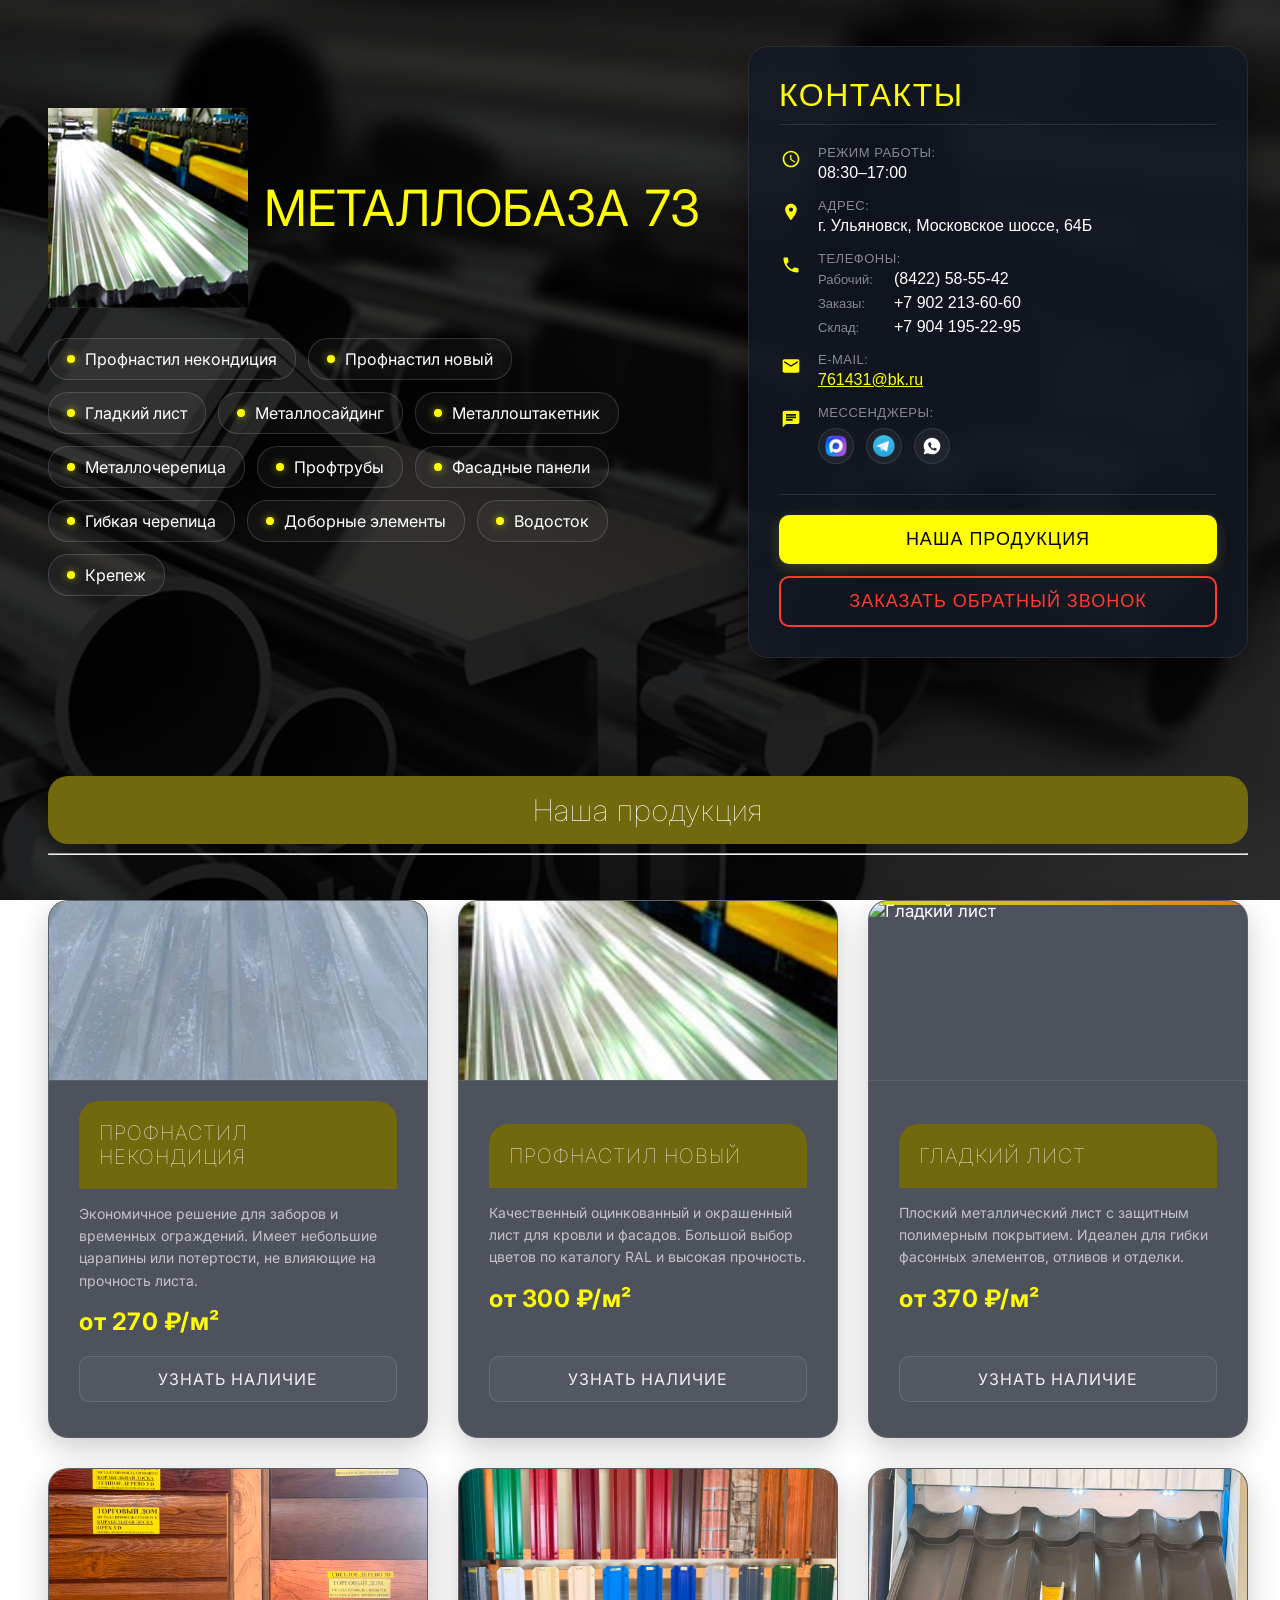
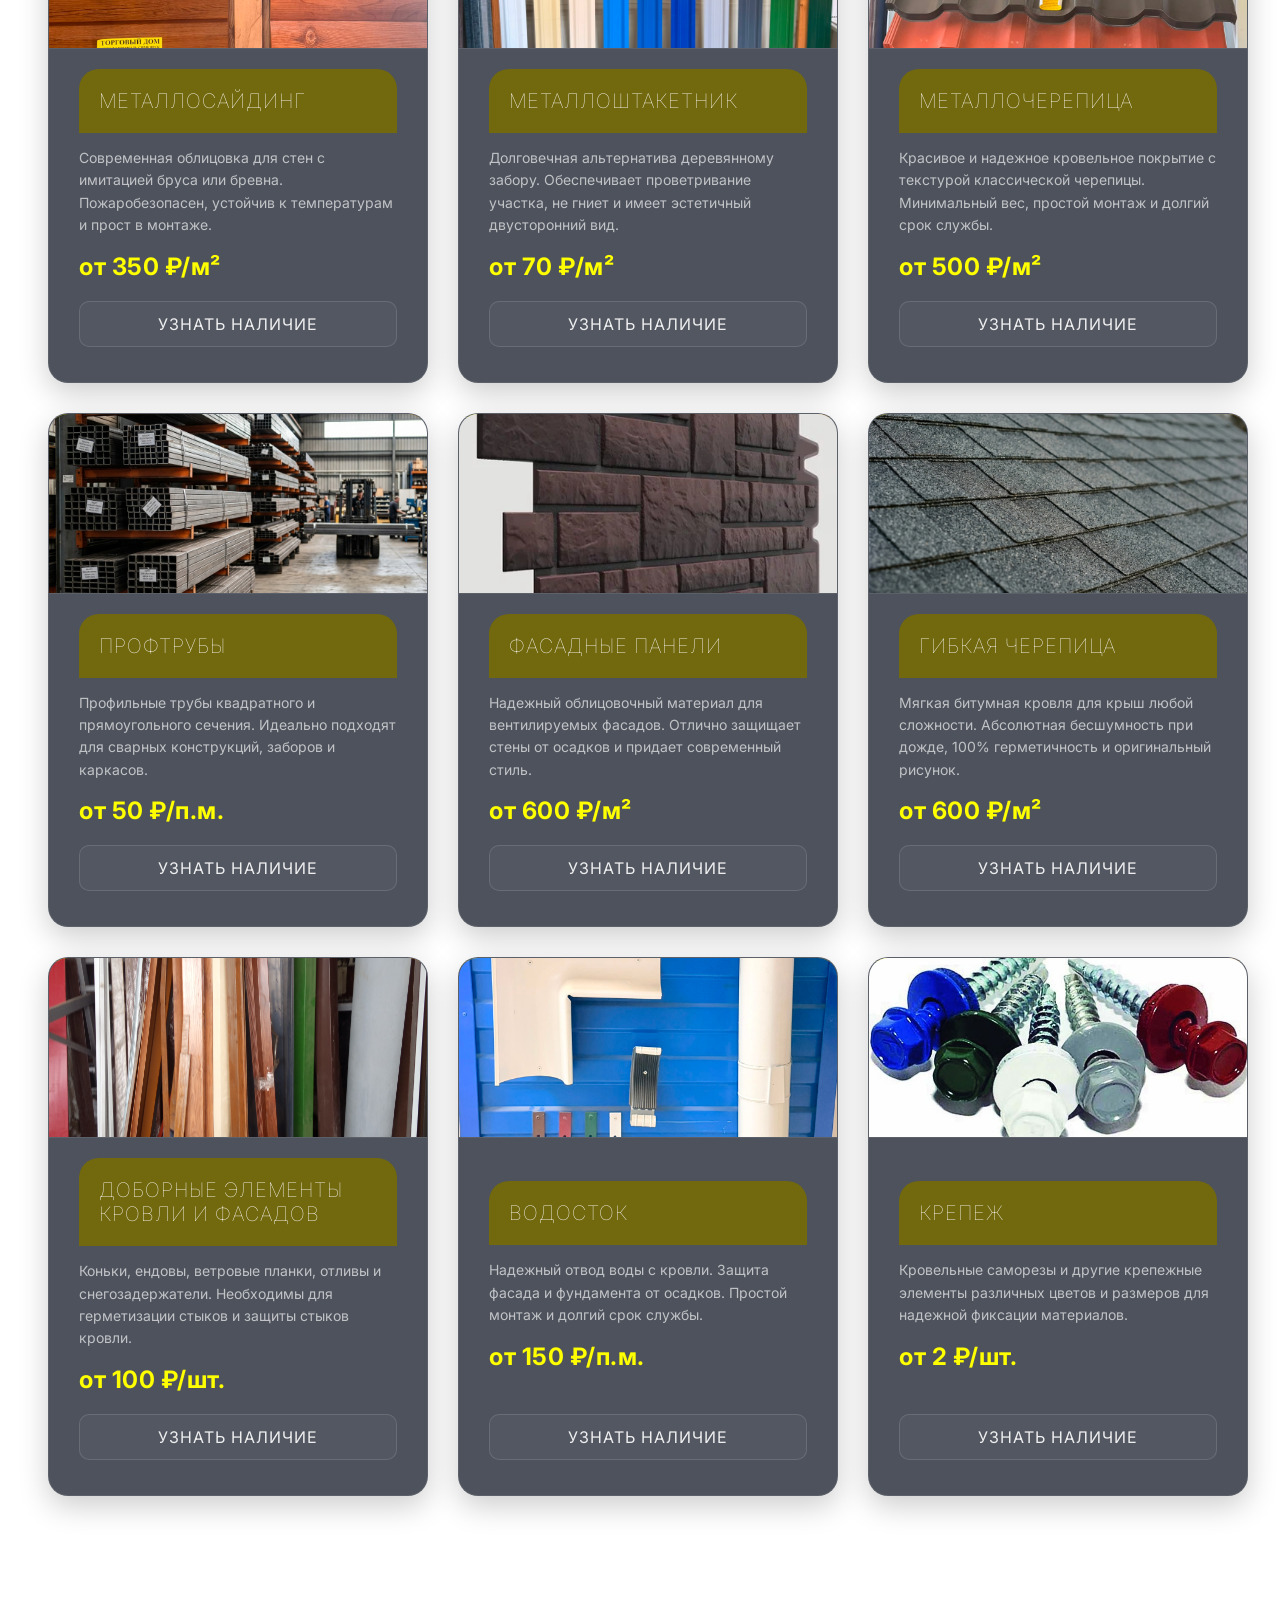
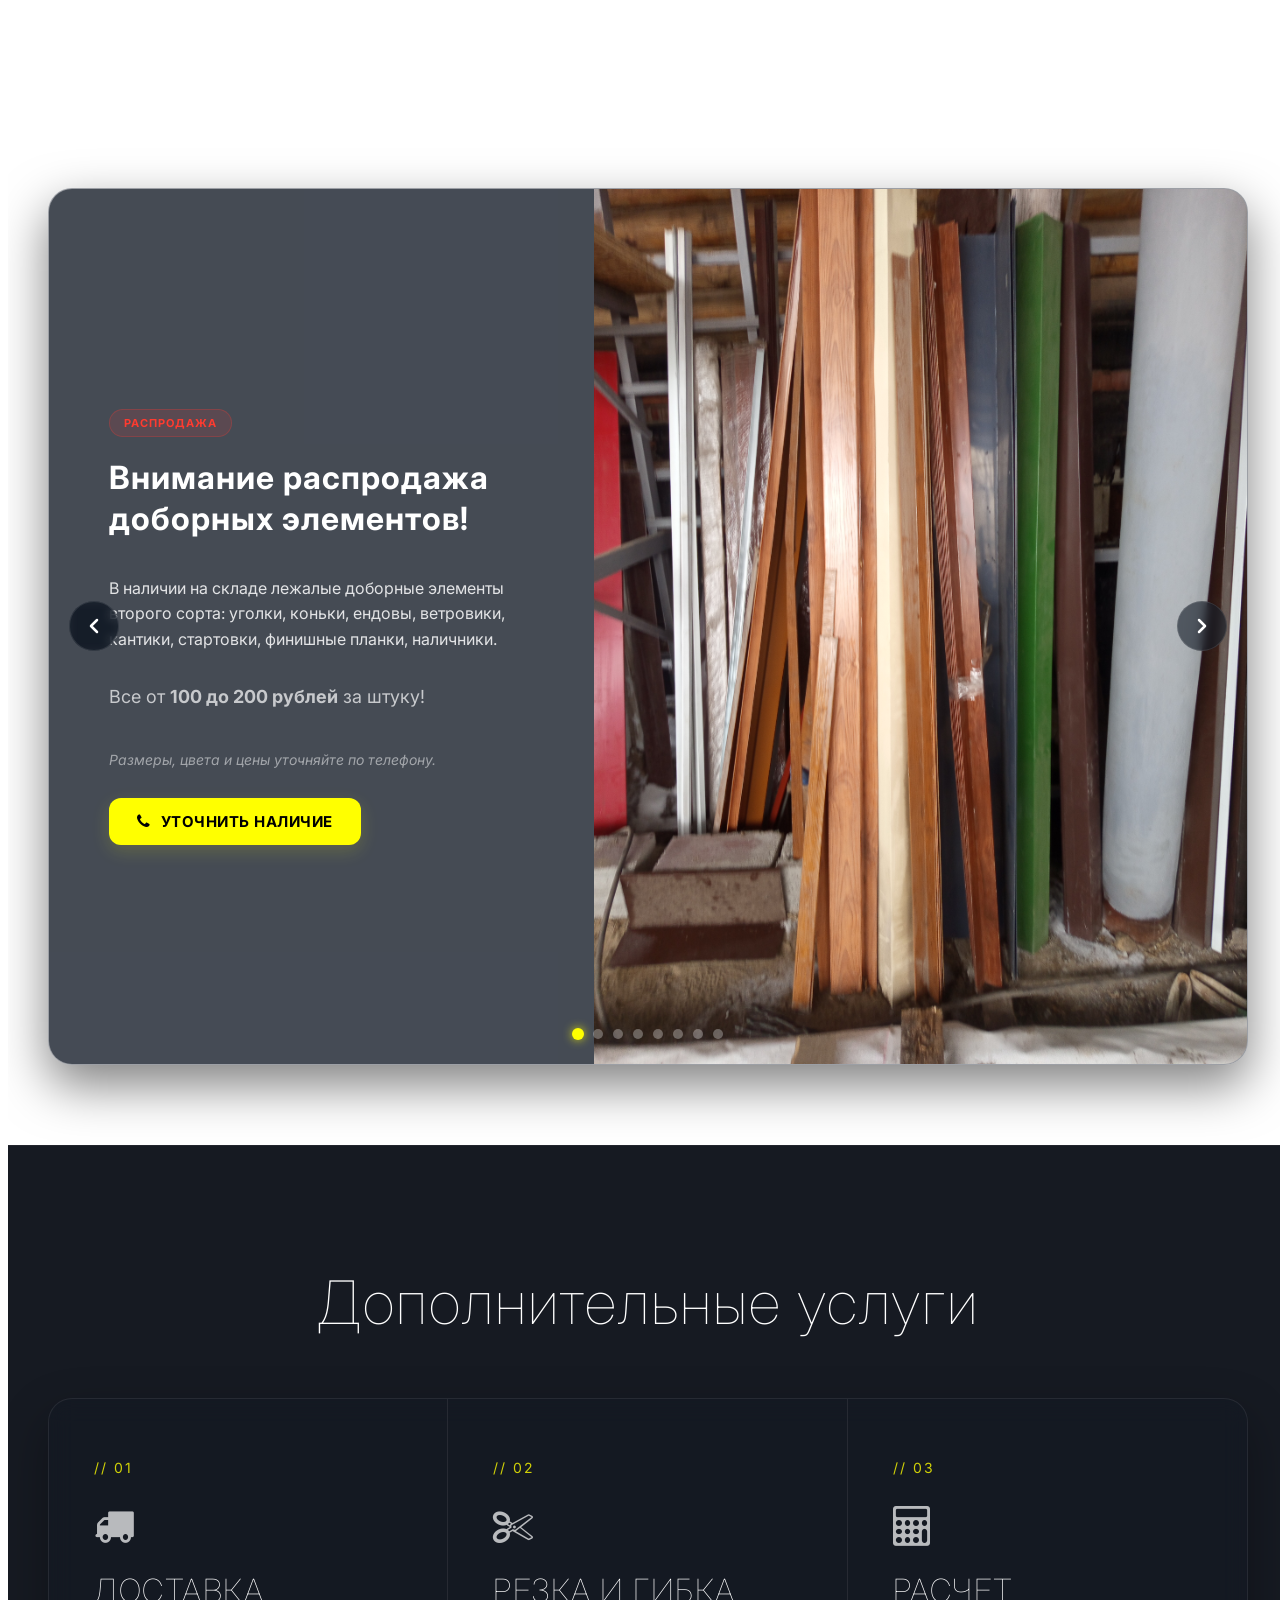
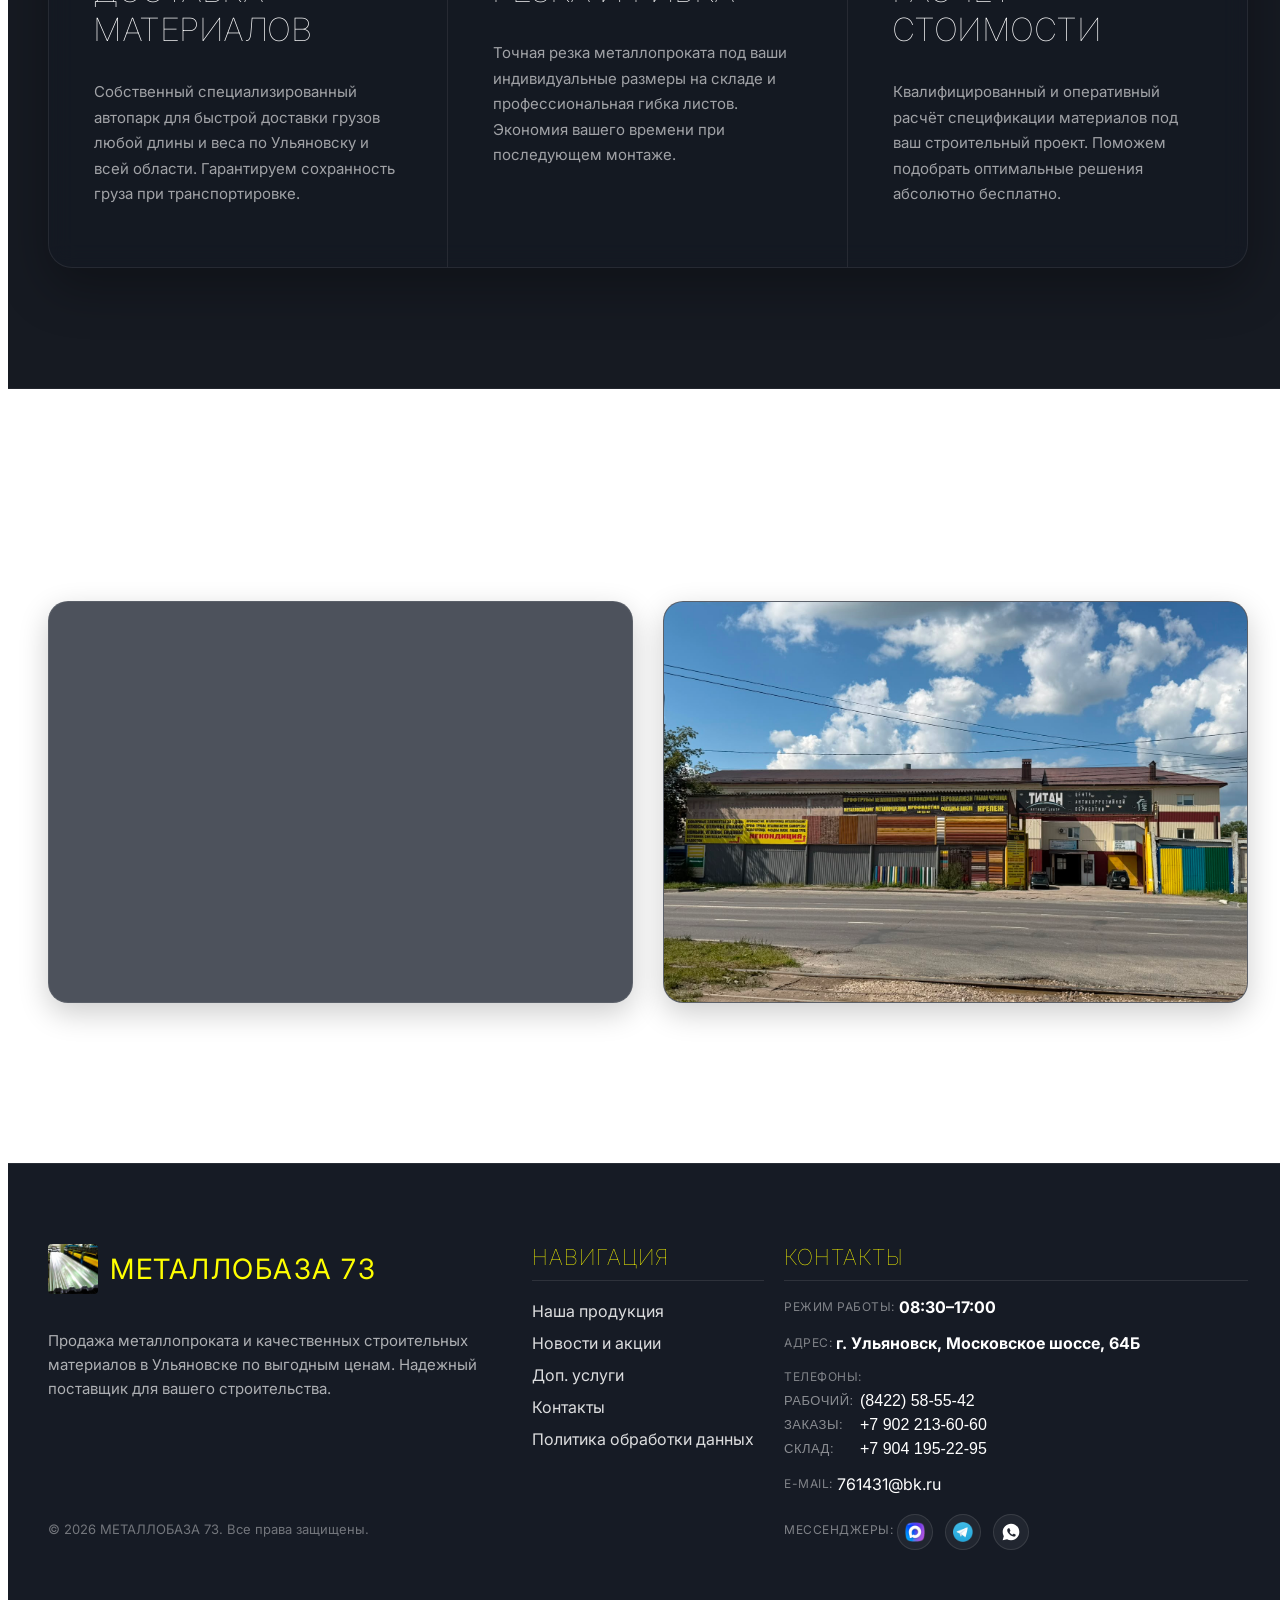
==== commit 246ec305: "Update layout, products, map, logo and form handler" ====
--- a/index.html
+++ b/index.html
@@ -26,7 +26,7 @@
 <header class="top-nav">
     <div class="container nav-container">
         <div class="nav-logo">
-            <img src="img/logo.png" alt="Логотип">
+            <img src="img/ЛОГОТИП ВМЕСТО ТРУБЫ.jpg" alt="Логотип">
             <span>МЕТАЛЛОБАЗА 73</span>
         </div>
         <div class="nav-menu">
@@ -46,7 +46,7 @@
 <section class="container firstBlock flex">
     <div class="title_slider">
             <p class="headerMainBlock">
-                <img src="img/logo.png" alt="Логотип">МЕТАЛЛОБАЗА<span>73</span>
+                <img src="img/ЛОГОТИП ВМЕСТО ТРУБЫ.jpg" alt="Логотип">МЕТАЛЛОБАЗА<span>73</span>
             </p>
             <div class="products-grid-hero">
                 <a href="#profnastil-nekondiciya" class="hero-product-tag">Профнастил некондиция</a>
@@ -59,7 +59,8 @@
                 <a href="#fasadnye-paneli" class="hero-product-tag">Фасадные панели</a>
                 <a href="#gibkaya-cherepica" class="hero-product-tag">Гибкая черепица</a>
                 <a href="#dobornye-elementy" class="hero-product-tag">Доборные элементы</a>
-                <a href="#price" class="hero-product-tag hero-product-tag--extra">И прочие строительные материалы</a>
+                <a href="#vodostok" class="hero-product-tag">Водосток</a>
+                <a href="#krepezh" class="hero-product-tag">Крепеж</a>
             </div>
         </div>
         
@@ -85,7 +86,7 @@
                         <svg viewBox="0 0 24 24"><path d="M12 2C8.1 2 5 5.1 5 9c0 5.2 7 13 7 13s7-7.8 7-13c0-3.9-3.1-7-7-7zm0 9.5c-1.4 0-2.5-1.1-2.5-2.5s1.1-2.5 2.5-2.5 2.5 1.1 2.5 2.5-1.1 2.5-2.5 2.5z"/></svg>
                     </div>
                     <div class="contact-item__content">
-                        <span class="label">Адрес склада:</span>
+                        <span class="label">Адрес:</span>
                         <span class="value">г. Ульяновск, Московское шоссе, 64Б</span>
                     </div>
                 </div>
@@ -170,7 +171,7 @@
                 <!-- Профнастил новый -->
                 <div class="product-card" id="profnastil-novy">
                     <div class="product-card__image">
-                        <img src="img/gallery/profnastil_novy.jpg" alt="Профнастил новый">
+                        <img src="img/gallery/profnastil_new_upload.jpg" alt="Профнастил новый">
                     </div>
                     <div class="product-card__body">
                         <h3 class="product-title">Профнастил новый</h3>
@@ -183,7 +184,7 @@
                 <!-- Гладкий лист -->
                 <div class="product-card" id="gladkiy-list">
                     <div class="product-card__image">
-                        <img src="img/gallery/flat_sheet.png" alt="Гладкий лист">
+                        <img src="img/гладкий лист.jpg" alt="Гладкий лист">
                     </div>
                     <div class="product-card__body">
                         <h3 class="product-title">Гладкий лист</h3>
@@ -280,6 +281,31 @@
                         <h3 class="product-title">Доборные элементы кровли и фасадов</h3>
                         <p class="product-desc">Коньки, ендовы, ветровые планки, отливы и снегозадержатели. Необходимы для герметизации стыков и защиты стыков кровли.</p>
                         <div class="product-price">от 100 ₽/шт.</div>
+                    </div>
+                    <button class="product-action-btn" onclick="document.getElementById('callbackModal').style.display='flex';">Узнать наличие</button>
+                </div>
+                <!-- Водосток -->
+                <div class="product-card" id="vodostok">
+                    <div class="product-card__image">
+                        <img src="img/ВОДОСТОК.jpg" alt="Водосток">
+                    </div>
+                    <div class="product-card__body">
+                        <h3 class="product-title">Водосток</h3>
+                        <p class="product-desc">Надежный отвод воды с кровли. Защита фасада и фундамента от осадков. Простой монтаж и долгий срок службы.</p>
+                        <div class="product-price">от 150 ₽/п.м.</div>
+                    </div>
+                    <button class="product-action-btn" onclick="document.getElementById('callbackModal').style.display='flex';">Узнать наличие</button>
+                </div>
+
+                <!-- Крепеж -->
+                <div class="product-card" id="krepezh">
+                    <div class="product-card__image">
+                        <img src="img/саморезы.jpg" alt="Крепеж">
+                    </div>
+                    <div class="product-card__body">
+                        <h3 class="product-title">Крепеж</h3>
+                        <p class="product-desc">Кровельные саморезы и другие крепежные элементы различных цветов и размеров для надежной фиксации материалов.</p>
+                        <div class="product-price">от 2 ₽/шт.</div>
                     </div>
                     <button class="product-action-btn" onclick="document.getElementById('callbackModal').style.display='flex';">Узнать наличие</button>
                 </div>
@@ -499,7 +525,7 @@
             <!-- Левая колонка: Интерактивная карта (iframe) -->
             <div class="location-card map-card">
                 <div class="map-wrapper">
-                    <iframe src="https://yandex.ru/map-widget/v1/?um=constructor%3Abdb472f7ee73a0d0cf2fc26877d65f5b37b2b64460ec38b4fe66cf44c371b0ac&amp;source=constructor" width="100%" height="400" frameborder="0"></iframe>
+                    <script type="text/javascript" charset="utf-8" async src="https://api-maps.yandex.ru/services/constructor/1.0/js/?um=constructor%3Abdb472f7ee73a0d0cf2fc26877d65f5b37b2b64460ec38b4fe66cf44c371b0ac&amp;width=100%25&amp;height=400&amp;lang=ru_RU&amp;scroll=true"></script>
                 </div>
             </div>
             
@@ -520,7 +546,7 @@
         <!-- Левая колонка: О компании -->
         <div class="footer-col footer-about">
             <div class="footer-logo">
-                <img src="img/logo.png" alt="Логотип">
+                <img src="img/ЛОГОТИП ВМЕСТО ТРУБЫ.jpg" alt="Логотип">
                 <span>МЕТАЛЛОБАЗА 73</span>
             </div>
             <p class="footer-desc">
@@ -554,17 +580,19 @@
             <div class="footer-contact-item">
                 <i class="fa fa-map-marker"></i>
                 <div>
-                    <span>Адрес склада:</span>
+                    <span>Адрес:</span>
                     <strong>г. Ульяновск, Московское шоссе, 64Б</strong>
                 </div>
             </div>
             <div class="footer-contact-item">
                 <i class="fa fa-phone"></i>
-                <div>
+                <div style="flex-direction: column; align-items: flex-start;">
                     <span>Телефоны:</span>
-                    <a href="tel:+79022136060">+7 902 213-60-60</a>
-                    <a href="tel:+78422585542">(8422) 58-55-42</a>
-                    <a href="tel:+79041952295">+7 904 195-22-95</a>
+                    <div class="phones-list" style="margin-top: 4px;">
+                        <a href="tel:+78422585542"><span>Рабочий:</span> (8422) 58-55-42</a>
+                        <a href="tel:+79022136060"><span>Заказы:</span> +7 902 213-60-60</a>
+                        <a href="tel:+79041952295"><span>Склад:</span> +7 904 195-22-95</a>
+                    </div>
                 </div>
             </div>
             <div class="footer-contact-item">
@@ -598,10 +626,10 @@
         <button class="modal-close-btn" onclick="document.getElementById('callbackModal').style.display='none'">&times;</button>
         <h2 class="modal-title">Обратный звонок</h2>
         <p class="modal-subtitle">Оставьте ваши контакты, и наш специалист свяжется с вами в течение 15 минут для уточнения деталей.</p>
-        <form class="form" onsubmit="alert('Заявка отправлена!'); document.getElementById('callbackModal').style.display='none'; return false;">
+        <form class="form" id="callbackForm" onsubmit="submitForm(event)">
             <div class="modal-inputs">
-                <input type="text" placeholder="Ваше имя" required class="modal-input-field">
-                <input type="tel" placeholder="Ваш телефон" required class="modal-input-field">
+                <input type="text" name="name" placeholder="Ваше имя" required class="modal-input-field">
+                <input type="tel" name="phone" placeholder="Ваш телефон" required class="modal-input-field">
                 <div class="modal-policy-wrapper">
                     <input type="checkbox" id="policy" required class="modal-checkbox">
                     <label for="policy" style="cursor: pointer;">
@@ -726,5 +754,39 @@
     });
 </script>
 
+<script>
+    async function submitForm(event) {
+        event.preventDefault();
+        const form = event.target;
+        const formData = new FormData(form);
+        const submitBtn = form.querySelector('.modal-submit-btn');
+        const originalText = submitBtn.textContent;
+        
+        submitBtn.textContent = 'Отправка...';
+        submitBtn.disabled = true;
+
+        try {
+            const response = await fetch('send.php', {
+                method: 'POST',
+                body: formData
+            });
+
+            if (response.ok) {
+                alert('Заявка успешно отправлена!');
+                form.reset();
+                document.getElementById('callbackModal').style.display = 'none';
+            } else {
+                alert('Произошла ошибка при отправке заявки. Попробуйте позже.');
+            }
+        } catch (error) {
+            console.error('Ошибка:', error);
+            alert('Произошла ошибка. Проверьте подключение к интернету.');
+        } finally {
+            submitBtn.textContent = originalText;
+            submitBtn.disabled = false;
+        }
+    }
+</script>
+
 </body>
 </html>
--- a/css/main.css
+++ b/css/main.css
@@ -318,6 +318,7 @@
     gap: 16px;
     font-size: 100px;
     font-family: 'BebasBold';
+    color: #ffff00;
     margin: 0;
 }
 
@@ -914,7 +915,7 @@
 .nav-logo span {
     font-family: 'BebasBold', sans-serif !important;
     font-size: 24px !important;
-    color: #fff !important;
+    color: #ffff00 !important;
     letter-spacing: 1px !important;
     text-transform: uppercase;
     margin: 0;
@@ -1160,7 +1161,7 @@
 .footer-logo span {
     font-family: 'BebasBold', sans-serif;
     font-size: 28px;
-    color: #fff;
+    color: #ffff00;
     letter-spacing: 1.5px;
     text-transform: uppercase;
 }
@@ -1223,11 +1224,18 @@
     display: none !important;
 }
 
-.footer-contact-item div {
+.footer-contact-item > div {
     display: flex;
     flex-direction: row;
     gap: 4px;
     align-items: center;
+}
+
+.footer-contact-item .phones-list {
+    display: flex !important;
+    flex-direction: column !important;
+    align-items: flex-start !important;
+    gap: 6px !important;
 }
 
 .footer-contact-item span {
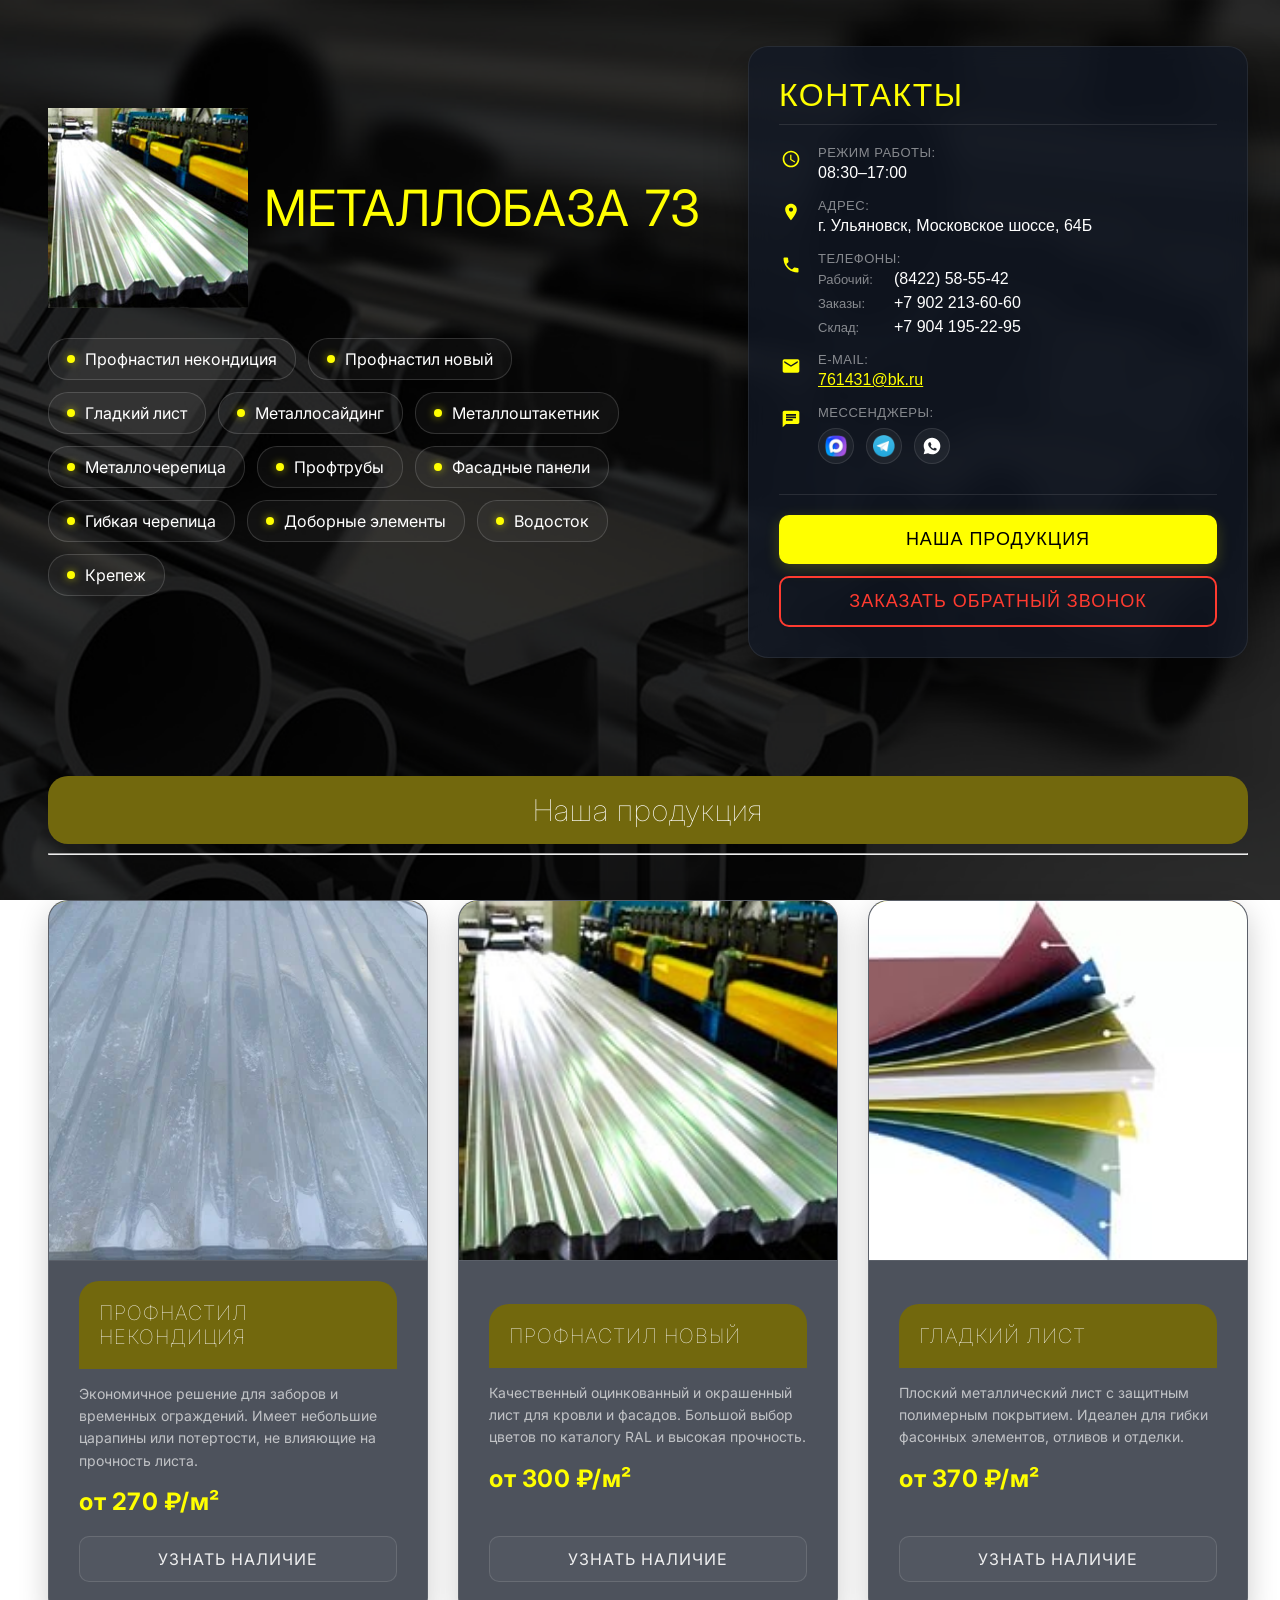
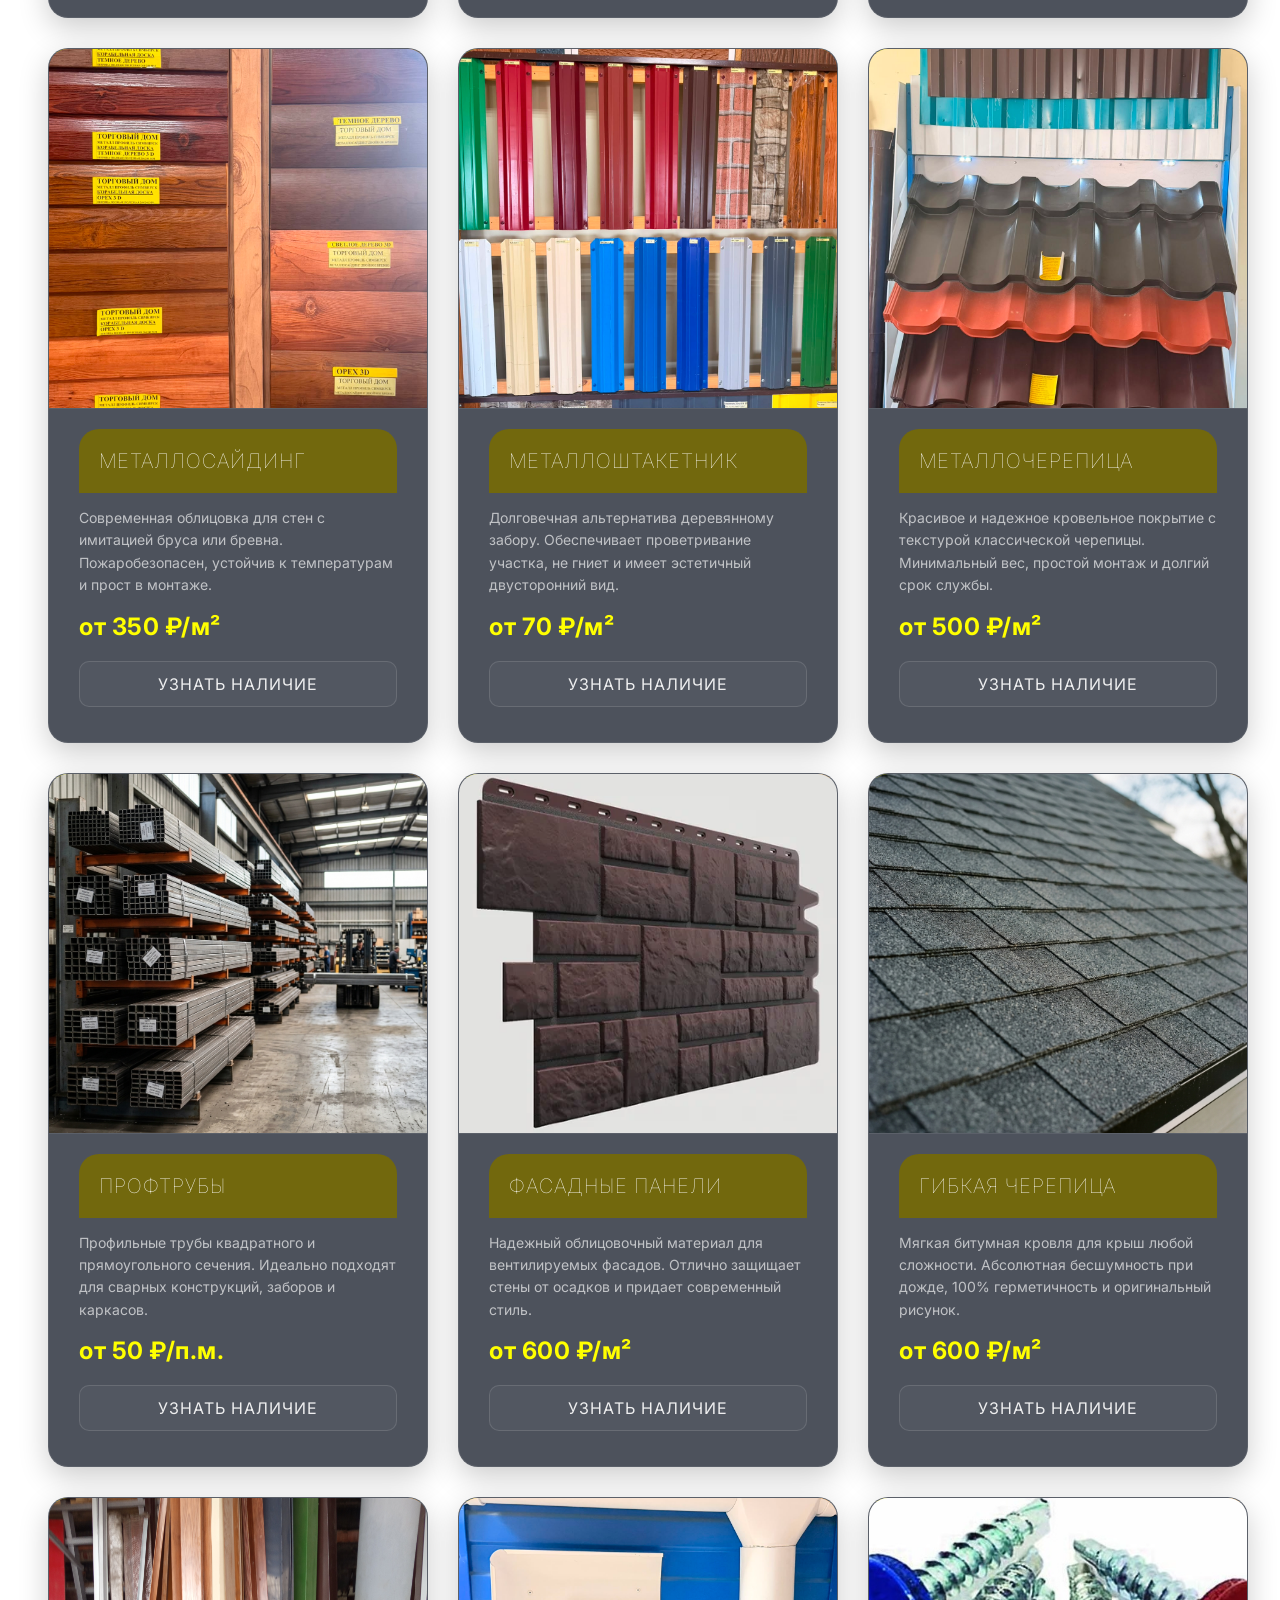
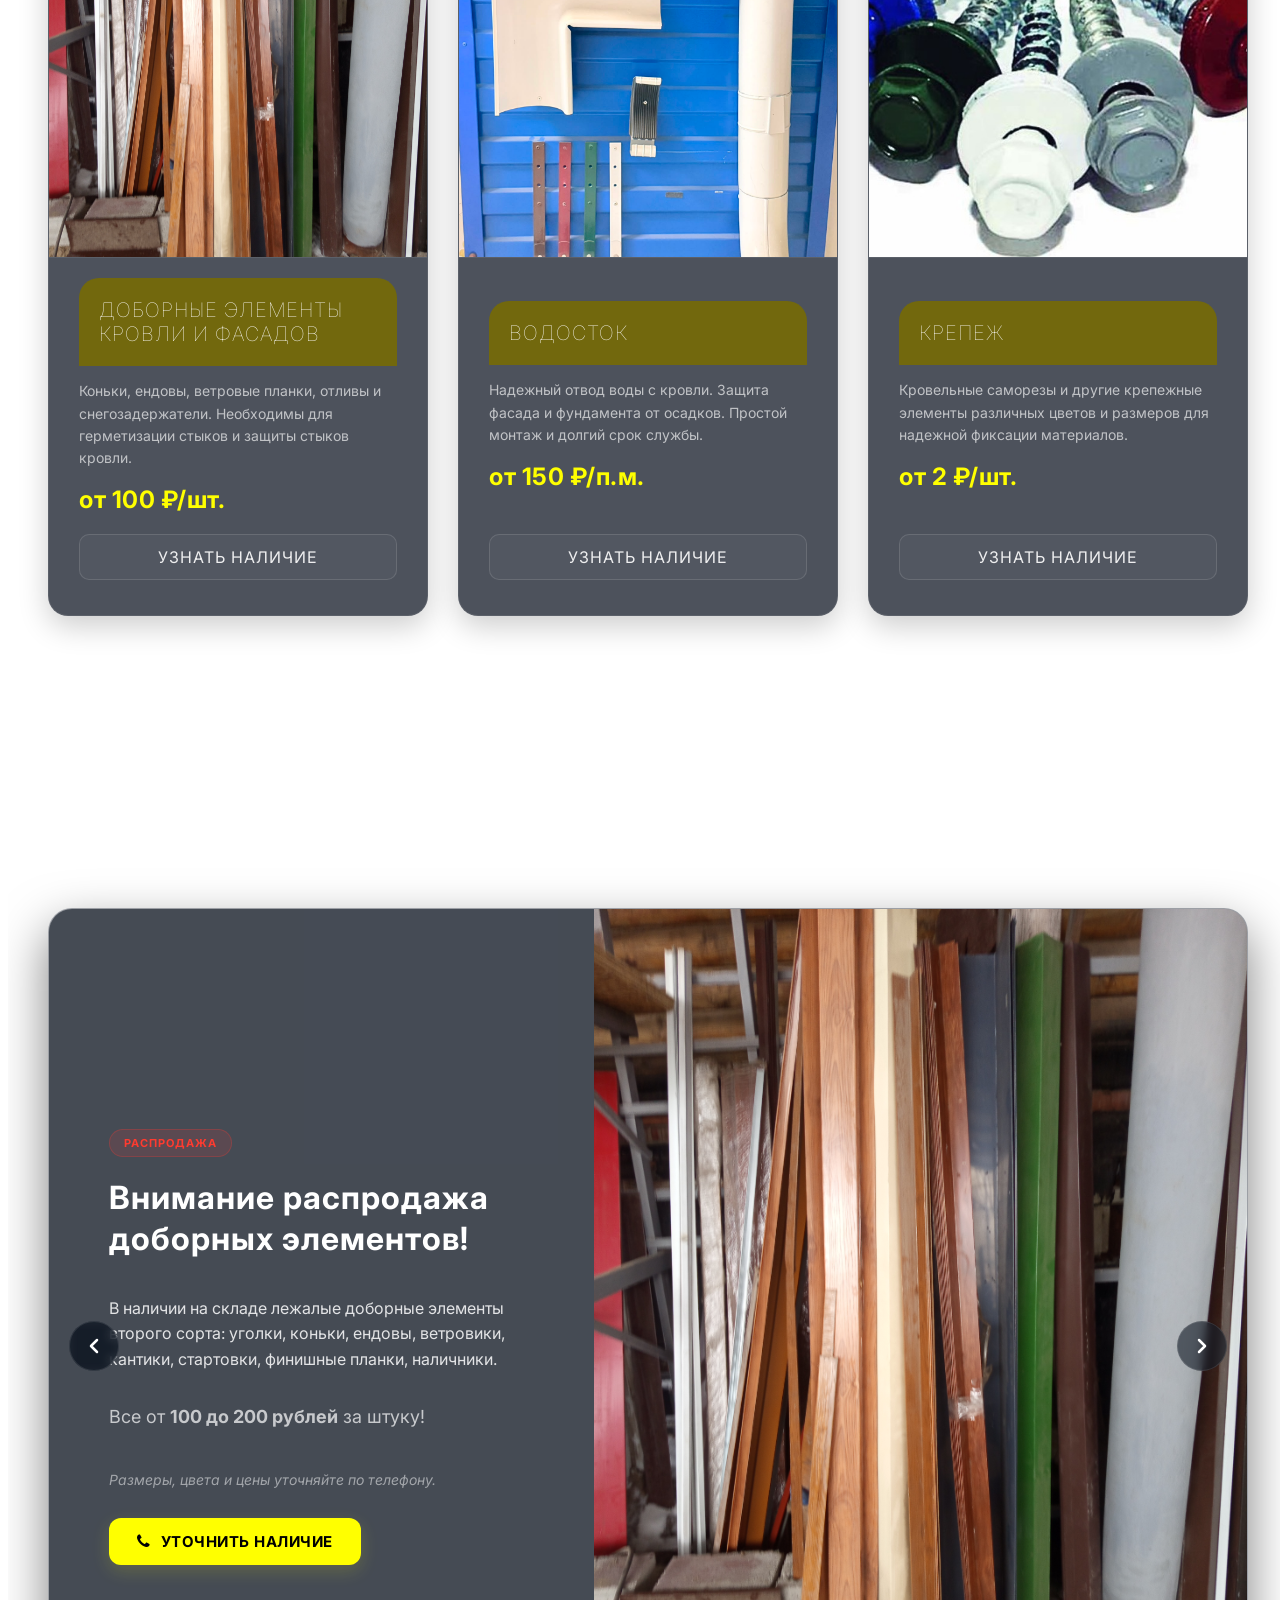
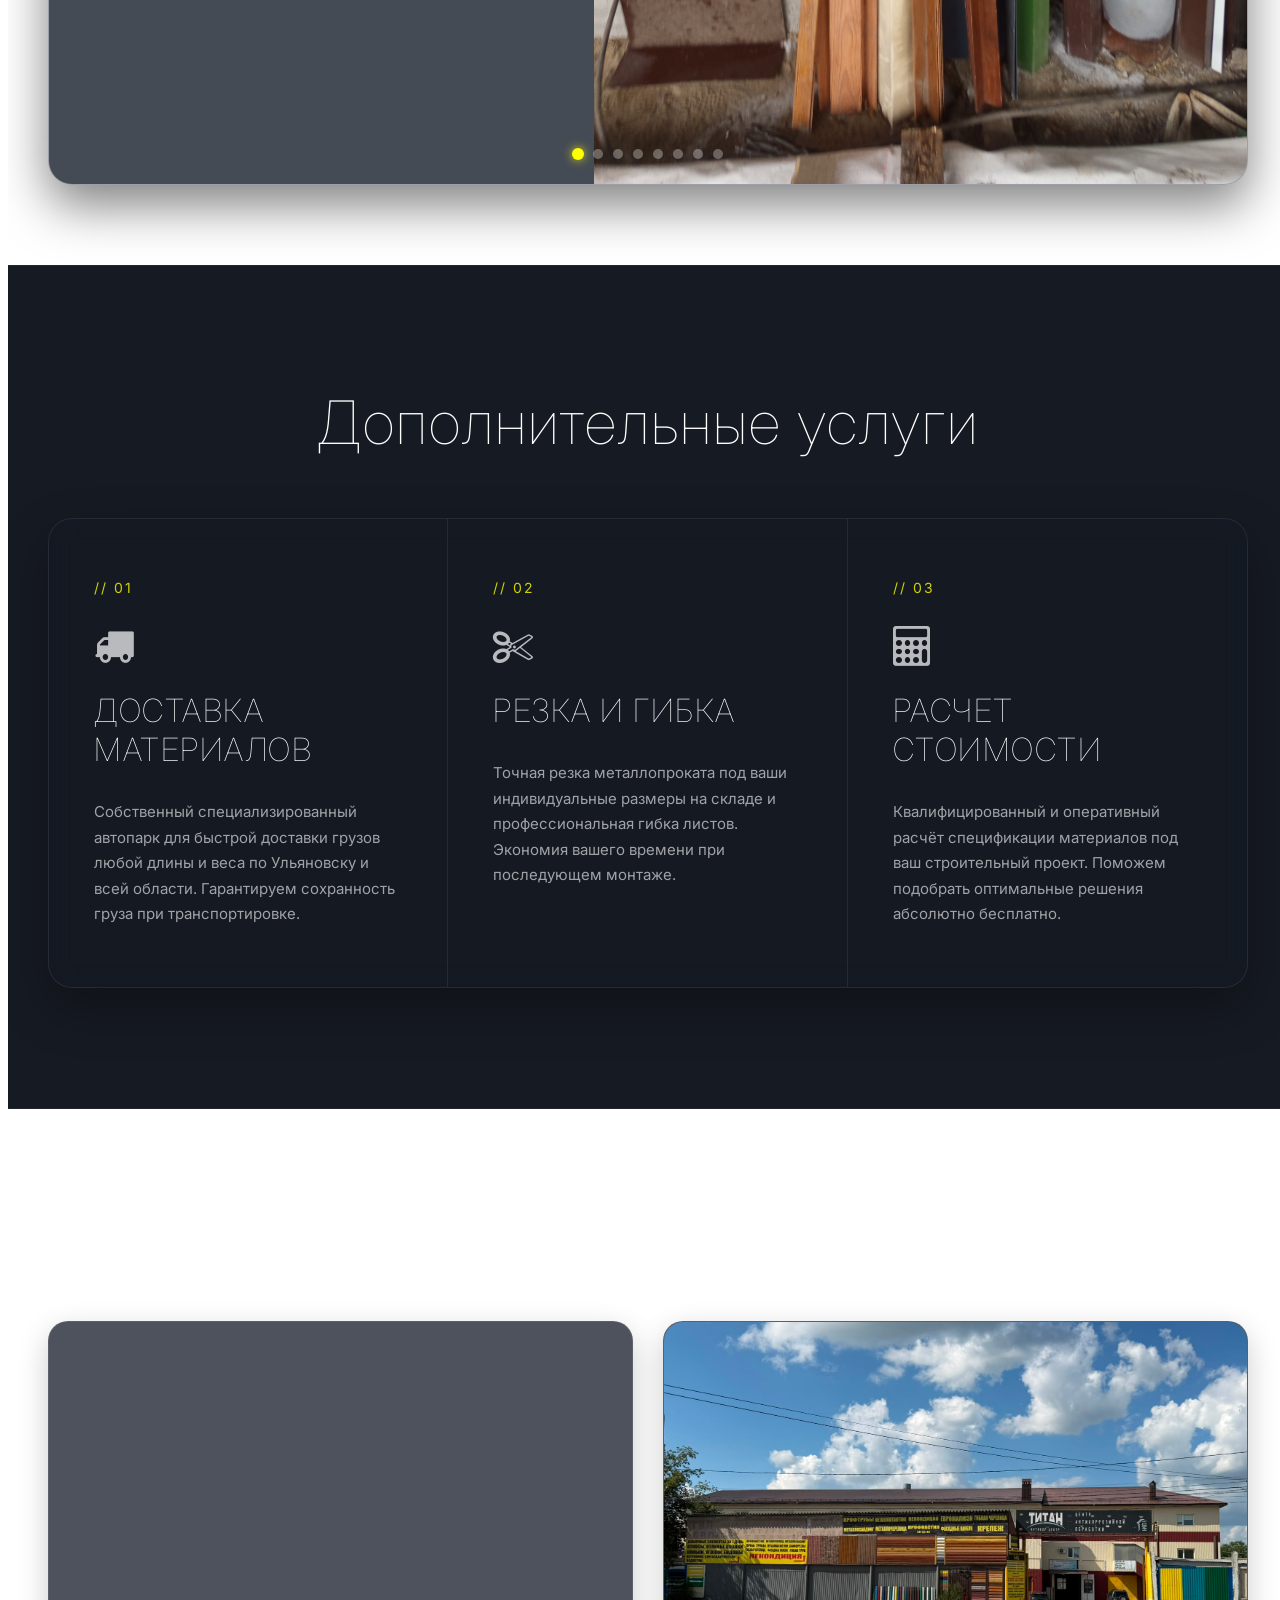
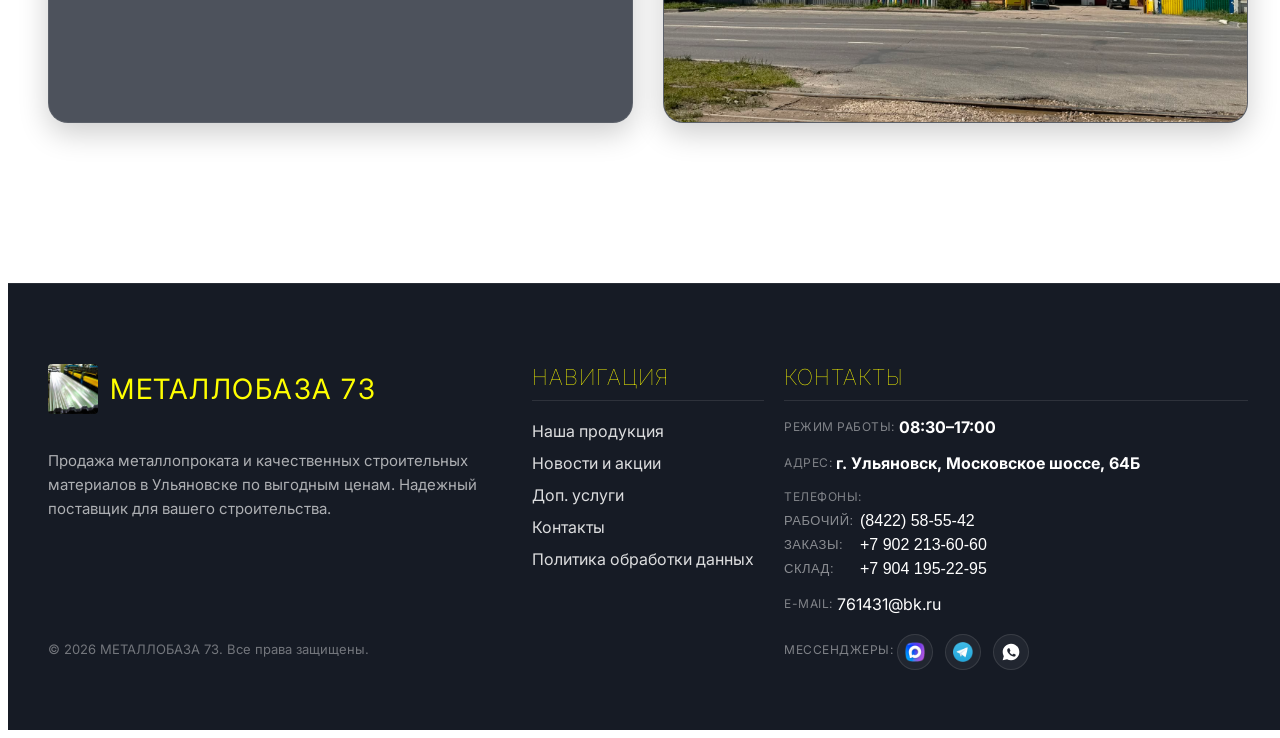
==== commit 85d1800a: "Increase product card image height and fix Cyrillic image filenames for Git" ====
--- a/index.html
+++ b/index.html
@@ -26,7 +26,7 @@
 <header class="top-nav">
     <div class="container nav-container">
         <div class="nav-logo">
-            <img src="img/ЛОГОТИП ВМЕСТО ТРУБЫ.jpg" alt="Логотип">
+            <img src="img/logo_new.jpg" alt="Логотип">
             <span>МЕТАЛЛОБАЗА 73</span>
         </div>
         <div class="nav-menu">
@@ -46,7 +46,7 @@
 <section class="container firstBlock flex">
     <div class="title_slider">
             <p class="headerMainBlock">
-                <img src="img/ЛОГОТИП ВМЕСТО ТРУБЫ.jpg" alt="Логотип">МЕТАЛЛОБАЗА<span>73</span>
+                <img src="img/logo_new.jpg" alt="Логотип">МЕТАЛЛОБАЗА<span>73</span>
             </p>
             <div class="products-grid-hero">
                 <a href="#profnastil-nekondiciya" class="hero-product-tag">Профнастил некондиция</a>
@@ -184,7 +184,7 @@
                 <!-- Гладкий лист -->
                 <div class="product-card" id="gladkiy-list">
                     <div class="product-card__image">
-                        <img src="img/гладкий лист.jpg" alt="Гладкий лист">
+                        <img src="img/gladkiy_list.jpg" alt="Гладкий лист">
                     </div>
                     <div class="product-card__body">
                         <h3 class="product-title">Гладкий лист</h3>
@@ -287,7 +287,7 @@
                 <!-- Водосток -->
                 <div class="product-card" id="vodostok">
                     <div class="product-card__image">
-                        <img src="img/ВОДОСТОК.jpg" alt="Водосток">
+                        <img src="img/vodostok.jpg" alt="Водосток">
                     </div>
                     <div class="product-card__body">
                         <h3 class="product-title">Водосток</h3>
@@ -300,7 +300,7 @@
                 <!-- Крепеж -->
                 <div class="product-card" id="krepezh">
                     <div class="product-card__image">
-                        <img src="img/саморезы.jpg" alt="Крепеж">
+                        <img src="img/samorezy.jpg" alt="Крепеж">
                     </div>
                     <div class="product-card__body">
                         <h3 class="product-title">Крепеж</h3>
@@ -546,7 +546,7 @@
         <!-- Левая колонка: О компании -->
         <div class="footer-col footer-about">
             <div class="footer-logo">
-                <img src="img/ЛОГОТИП ВМЕСТО ТРУБЫ.jpg" alt="Логотип">
+                <img src="img/logo_new.jpg" alt="Логотип">
                 <span>МЕТАЛЛОБАЗА 73</span>
             </div>
             <p class="footer-desc">
--- a/css/main.css
+++ b/css/main.css
@@ -1993,7 +1993,7 @@
    ============================================== */
 .product-card__image {
     width: calc(100% + 60px);
-    height: 180px;
+    height: 360px;
     margin: -35px -30px 20px -30px;
     overflow: hidden;
     position: relative;
